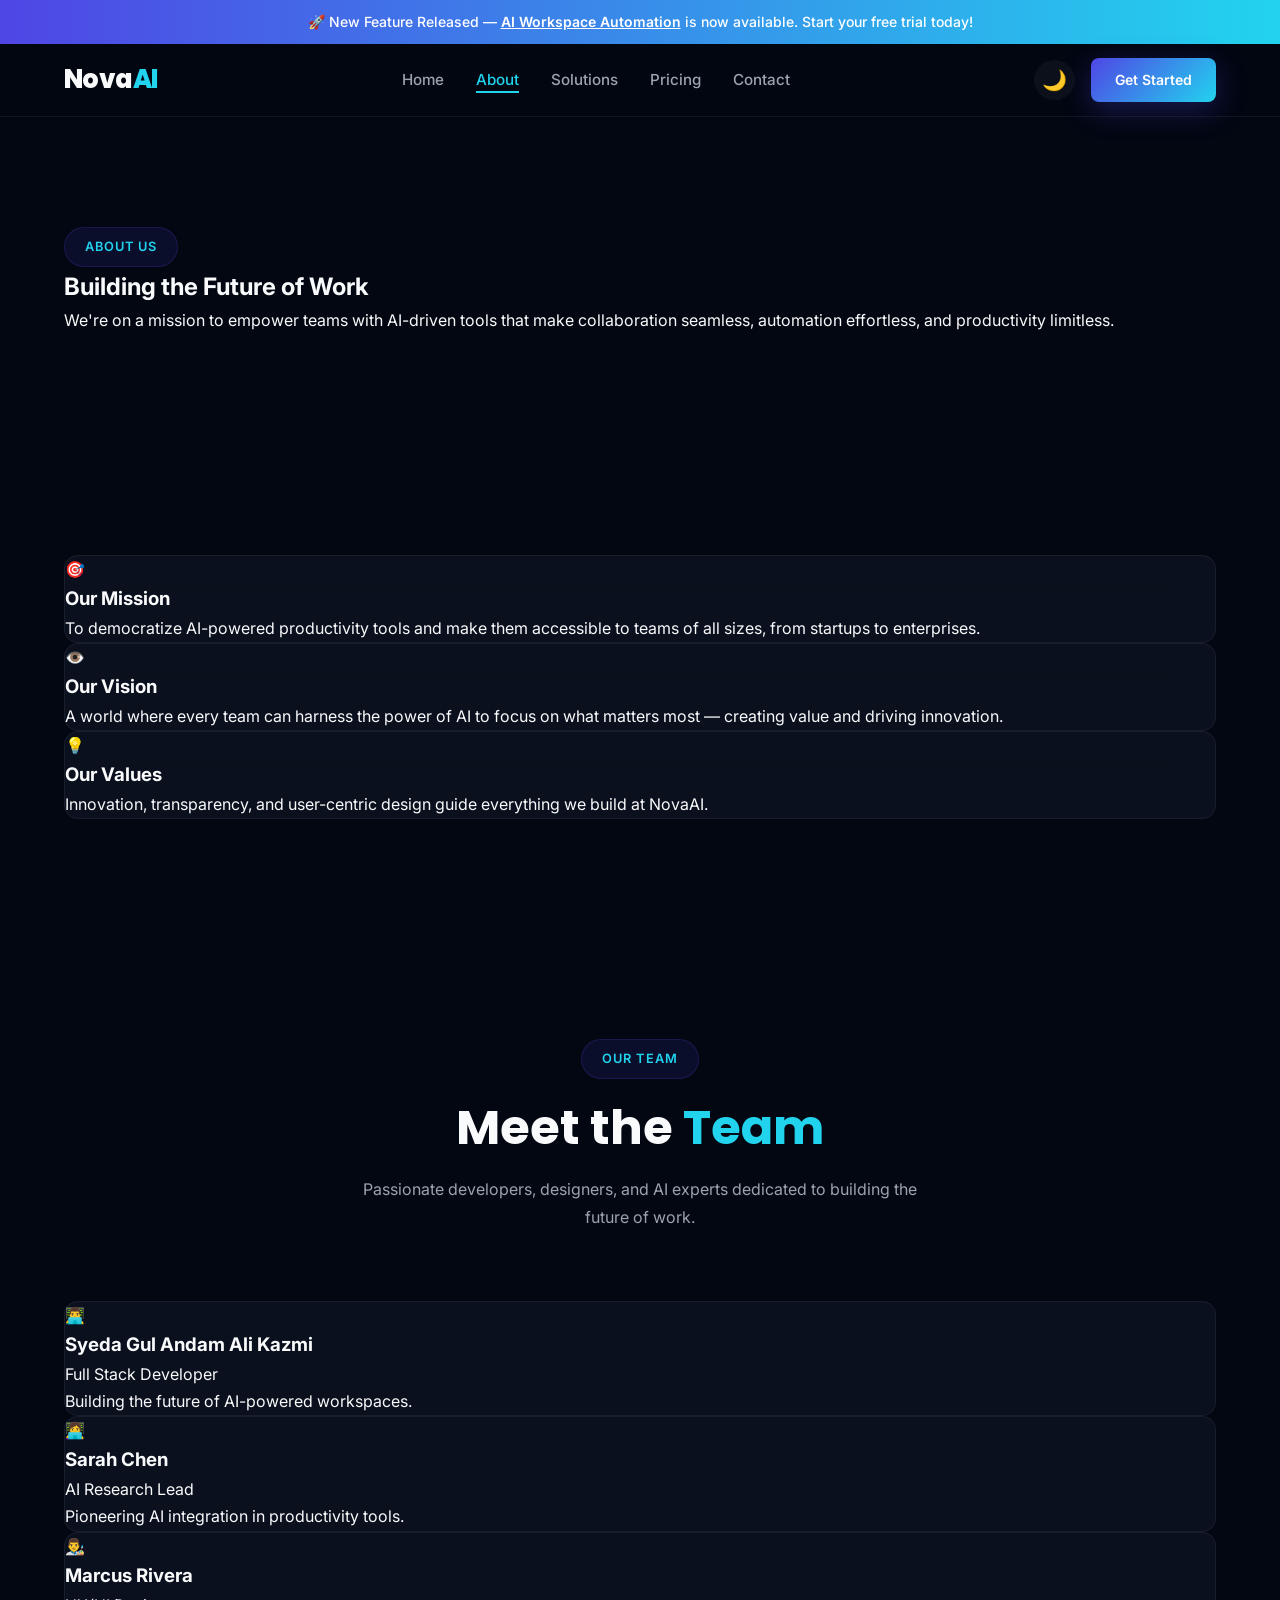
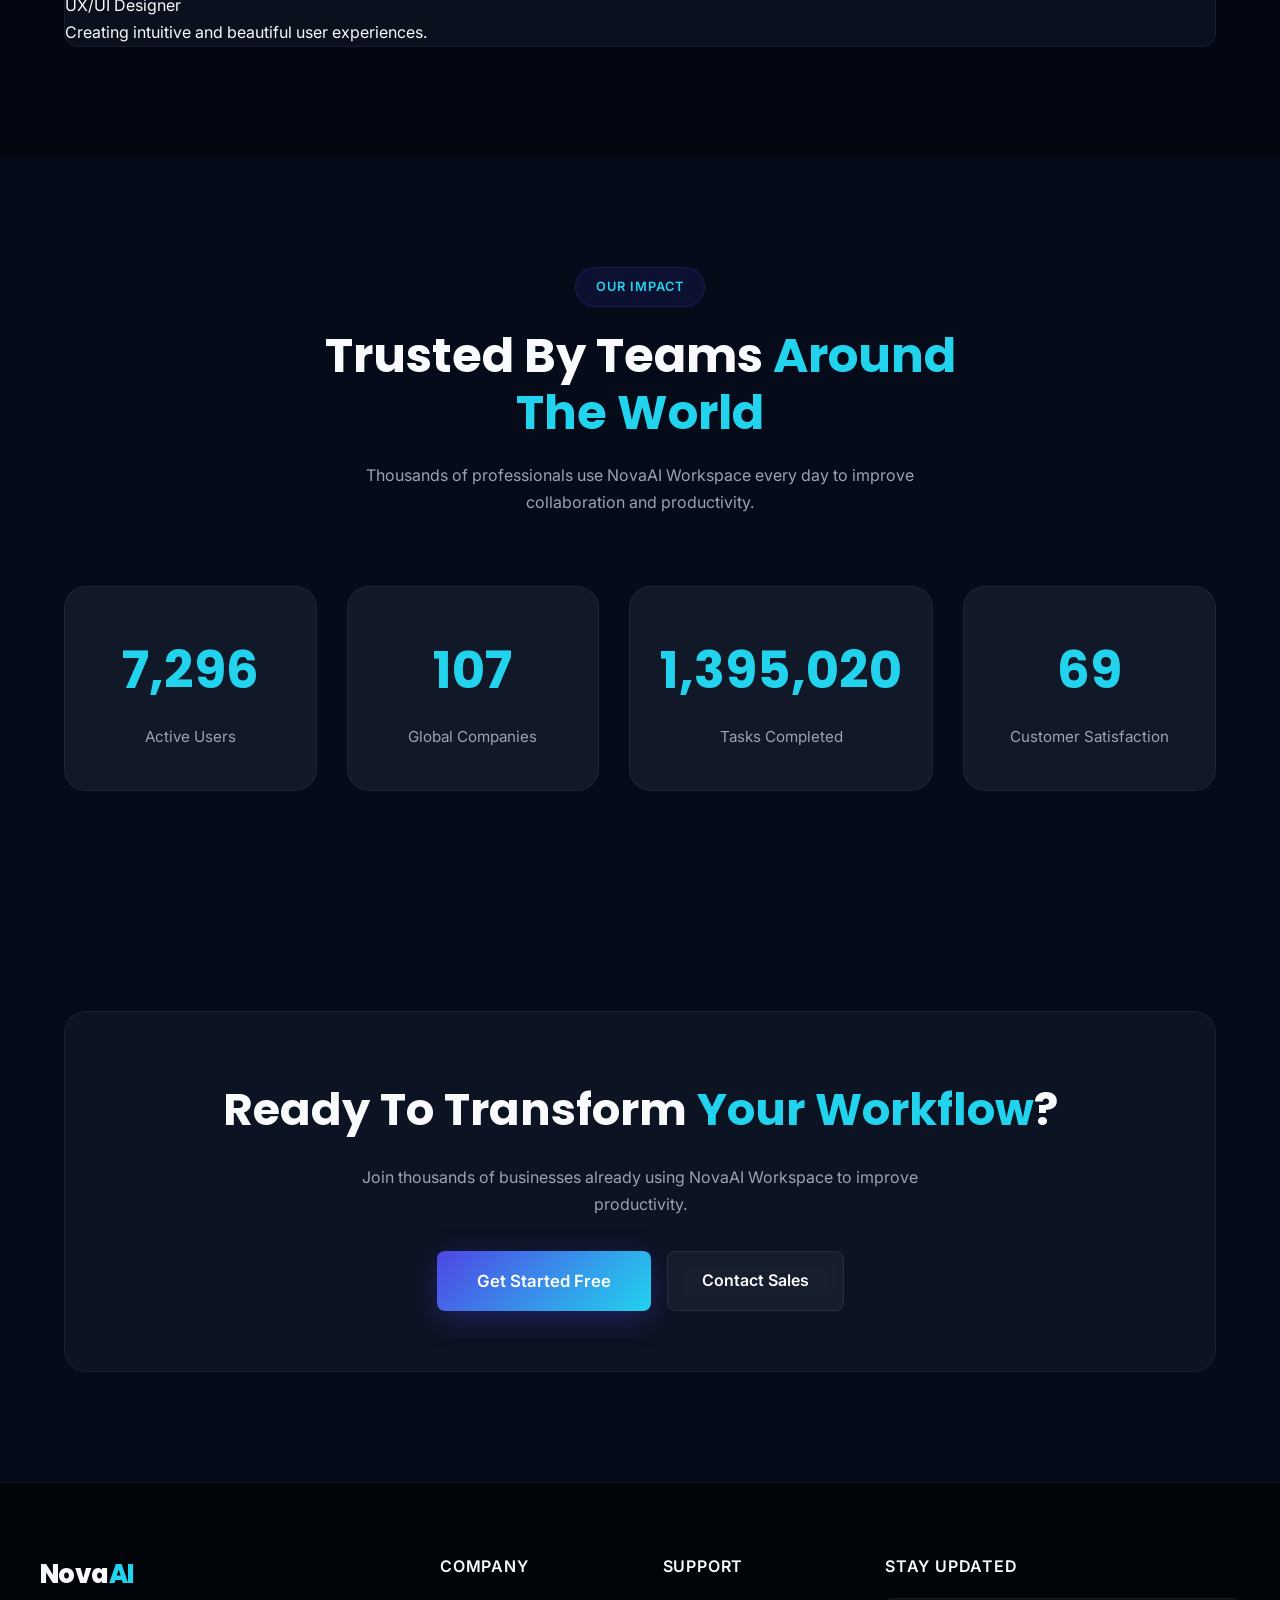
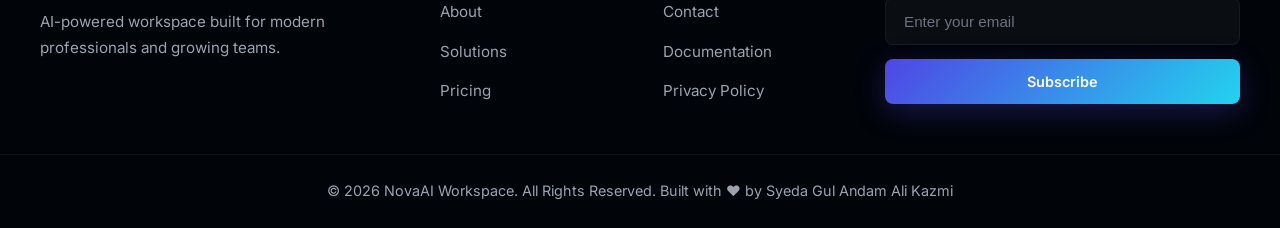
==== about.html @ 780bed85 "feat: complete Project 1 - Responsive Frontend Interface - Add complete index.html with all sections" ====
<!DOCTYPE html>
<html lang="en">

<head>

    <!-- =========================
         Basic Meta
    ========================== -->

    <meta charset="UTF-8">
    <meta http-equiv="X-UA-Compatible" content="IE=edge">
    <meta name="viewport" content="width=device-width, initial-scale=1.0">

    <!-- =========================
         SEO
    ========================== -->

    <title>About Us | NovaAI Workspace</title>

    <meta name="description" content="Learn about NovaAI Workspace - our mission, vision, and the team behind the AI-powered productivity platform.">
    <meta name="keywords" content="About NovaAI, AI Workspace, Team, Mission, Vision">
    <meta name="author" content="Syeda Gul Andam Ali Kazmi">
    <meta name="robots" content="index,follow">

    <link rel="canonical" href="https://github.com/gul310/NovaAI-Workspace/about.html">

    <!-- =========================
         Open Graph
    ========================== -->

    <meta property="og:title" content="About Us | NovaAI Workspace">
    <meta property="og:description" content="Learn about NovaAI Workspace - our mission, vision, and the team behind the AI-powered productivity platform.">
    <meta property="og:type" content="website">
    <meta property="og:image" content="assets/images/og-image.jpg">
    <meta property="og:url" content="https://github.com/gul310/NovaAI-Workspace/about.html">

    <!-- =========================
         Twitter Card
    ========================== -->

    <meta name="twitter:card" content="summary_large_image">
    <meta name="twitter:title" content="About Us | NovaAI Workspace">
    <meta name="twitter:description" content="Learn about NovaAI Workspace - our mission, vision, and the team behind the AI-powered productivity platform.">
    <meta name="twitter:image" content="assets/images/og-image.jpg">

    <!-- =========================
         JSON-LD Schema
    ========================== -->

    <script type="application/ld+json">
        {
            "@context": "https://schema.org",
            "@type": "AboutPage",
            "name": "About NovaAI Workspace",
            "description": "Learn about NovaAI Workspace - our mission, vision, and the team behind the AI-powered productivity platform.",
            "url": "https://github.com/gul310/NovaAI-Workspace/about.html"
        }
    </script>

    <!-- =========================
         Google Fonts
    ========================== -->

    <link rel="preconnect" href="https://fonts.googleapis.com">
    <link rel="preconnect" href="https://fonts.gstatic.com" crossorigin>

    <link href="https://fonts.googleapis.com/css2?family=Inter:wght@300;400;500;600;700;800&family=Poppins:wght@400;500;600;700;800&display=swap" rel="stylesheet">

    <!-- =========================
         Styles
    ========================== -->

    <link rel="stylesheet" href="css/style.css">
    <link rel="stylesheet" href="css/responsive.css">

    <!-- =========================
         Favicon
    ========================== -->

    <link rel="icon" type="image/png" href="assets/favicon/favicon.png">
    <link rel="apple-touch-icon" href="assets/favicon/apple-touch-icon.png">

</head>

<body>

    <!-- =========================
         Skip Link
    ========================== -->

    <a href="#main-content" class="skip-link">Skip to Content</a>

    <!-- =========================
         Announcement Bar
    ========================== -->

    <section class="announcement-bar" role="banner" aria-label="Announcement">
        <div class="container">
            <p>
                🚀 New Feature Released —
                <a href="services.html" class="announcement-link">AI Workspace Automation</a>
                is now available. Start your free trial today!
            </p>
        </div>
    </section>

    <!-- =========================
         Header / Navigation
    ========================== -->

    <header class="header" role="banner">
        <div class="container">
            <nav class="navbar" role="navigation" aria-label="Main Navigation">

                <!-- Logo -->
                <a href="index.html" class="logo" aria-label="NovaAI Workspace Home">
                    Nova<span>AI</span>
                </a>

                <!-- Navigation Menu -->
                <ul class="nav-menu" id="navMenu">
                    <li>
                        <a href="index.html">Home</a>
                    </li>
                    <li>
                        <a href="about.html" class="active">About</a>
                    </li>
                    <li>
                        <a href="services.html">Solutions</a>
                    </li>
                    <li>
                        <a href="pricing.html">Pricing</a>
                    </li>
                    <li>
                        <a href="contact.html">Contact</a>
                    </li>
                </ul>

                <!-- Right Actions -->
                <div class="nav-actions">
                    <button id="theme-toggle" aria-label="Toggle Dark Mode" class="theme-toggle">
                        🌙
                    </button>
                    <a href="contact.html" class="btn-primary btn-small">Get Started</a>
                </div>

                <!-- Mobile Menu Button -->
                <button class="hamburger" id="hamburgerMenu" aria-expanded="false" aria-controls="navMenu" aria-label="Toggle Navigation">
                    <span></span>
                    <span></span>
                    <span></span>
                </button>

            </nav>
        </div>
    </header>

    <!-- =========================
         MAIN CONTENT
    ========================== -->

    <main id="main-content">

        <!-- =========================================
             ABOUT HERO
        ========================================== -->

        <section class="page-hero" aria-labelledby="page-hero-title">
            <div class="container">
                <div class="page-hero-content">
                    <span class="section-badge">ABOUT US</span>
                    <h1 id="page-hero-title">
                        Building the Future of <span>Work</span>
                    </h1>
                    <p>
                        We're on a mission to empower teams with AI-driven
                        tools that make collaboration seamless, automation
                        effortless, and productivity limitless.
                    </p>
                </div>
            </div>
        </section>

        <!-- =========================================
             MISSION & VISION
        ========================================== -->

        <section class="mission-section" aria-labelledby="mission-title">
            <div class="container">

                <div class="mission-grid">

                    <div class="mission-card glass-card">
                        <div class="mission-icon">🎯</div>
                        <h3 id="mission-title">Our Mission</h3>
                        <p>
                            To democratize AI-powered productivity tools
                            and make them accessible to teams of all sizes,
                            from startups to enterprises.
                        </p>
                    </div>

                    <div class="mission-card glass-card">
                        <div class="mission-icon">👁️</div>
                        <h3>Our Vision</h3>
                        <p>
                            A world where every team can harness the power
                            of AI to focus on what matters most — creating
                            value and driving innovation.
                        </p>
                    </div>

                    <div class="mission-card glass-card">
                        <div class="mission-icon">💡</div>
                        <h3>Our Values</h3>
                        <p>
                            Innovation, transparency, and user-centric
                            design guide everything we build at NovaAI.
                        </p>
                    </div>

                </div>

            </div>
        </section>

        <!-- =========================================
             TEAM SECTION
        ========================================== -->

        <section class="team-section" aria-labelledby="team-title">
            <div class="container">

                <div class="section-header">
                    <span class="section-badge">OUR TEAM</span>
                    <h2 id="team-title">
                        Meet the <span>Team</span>
                    </h2>
                    <p>
                        Passionate developers, designers, and AI experts
                        dedicated to building the future of work.
                    </p>
                </div>

                <div class="team-grid">

                    <div class="team-card glass-card">
                        <div class="team-avatar">👨‍💻</div>
                        <h3>Syeda Gul Andam Ali Kazmi</h3>
                        <span class="team-role">Full Stack Developer</span>
                        <p>Building the future of AI-powered workspaces.</p>
                    </div>

                    <div class="team-card glass-card">
                        <div class="team-avatar">👩‍💻</div>
                        <h3>Sarah Chen</h3>
                        <span class="team-role">AI Research Lead</span>
                        <p>Pioneering AI integration in productivity tools.</p>
                    </div>

                    <div class="team-card glass-card">
                        <div class="team-avatar">👨‍🎨</div>
                        <h3>Marcus Rivera</h3>
                        <span class="team-role">UX/UI Designer</span>
                        <p>Creating intuitive and beautiful user experiences.</p>
                    </div>

                </div>

            </div>
        </section>

        <!-- =========================================
             STATISTICS
        ========================================== -->

        <section class="statistics" aria-labelledby="stats-title">
            <div class="container">

                <div class="section-header">
                    <span class="section-badge">OUR IMPACT</span>
                    <h2 id="stats-title">
                        Trusted By Teams <span>Around The World</span>
                    </h2>
                    <p>
                        Thousands of professionals use NovaAI Workspace every
                        day to improve collaboration and productivity.
                    </p>
                </div>

                <div class="stats-grid">

                    <div class="stats-card">
                        <h2 data-count="10000">0</h2>
                        <p>Active Users</p>
                    </div>

                    <div class="stats-card">
                        <h2 data-count="150">0</h2>
                        <p>Global Companies</p>
                    </div>

                    <div class="stats-card">
                        <h2 data-count="2000000">0</h2>
                        <p>Tasks Completed</p>
                    </div>

                    <div class="stats-card">
                        <h2 data-count="99">0</h2>
                        <p>Customer Satisfaction</p>
                    </div>

                </div>

            </div>
        </section>

        <!-- =========================================
             CALL TO ACTION
        ========================================== -->

        <section class="cta" aria-labelledby="cta-title">
            <div class="container">

                <div class="cta-content glass-card">
                    <h2 id="cta-title">
                        Ready To Transform <span>Your Workflow</span>?
                    </h2>
                    <p>
                        Join thousands of businesses already using
                        NovaAI Workspace to improve productivity.
                    </p>
                    <div class="cta-buttons">
                        <a href="pricing.html" class="btn-primary btn-large">
                            Get Started Free
                        </a>
                        <a href="contact.html" class="btn-secondary btn-large">
                            Contact Sales
                        </a>
                    </div>
                </div>

            </div>
        </section>

    </main>

    <!-- =========================================
         FOOTER
    ========================================== -->

    <footer class="footer" role="contentinfo">
        <div class="container footer-grid">

            <!-- Brand -->
            <div class="footer-brand">
                <h3 class="logo">Nova<span>AI</span></h3>
                <p>
                    AI-powered workspace built for modern
                    professionals and growing teams.
                </p>
            </div>

            <!-- Company Links -->
            <div>
                <h4>Company</h4>
                <ul>
                    <li><a href="about.html">About</a></li>
                    <li><a href="services.html">Solutions</a></li>
                    <li><a href="pricing.html">Pricing</a></li>
                </ul>
            </div>

            <!-- Support Links -->
            <div>
                <h4>Support</h4>
                <ul>
                    <li><a href="contact.html">Contact</a></li>
                    <li><a href="#">Documentation</a></li>
                    <li><a href="#">Privacy Policy</a></li>
                </ul>
            </div>

            <!-- Newsletter -->
            <div>
                <h4>Stay Updated</h4>
                <form class="newsletter" id="newsletterForm">
                    <input type="email" placeholder="Enter your email" required aria-label="Email address">
                    <button type="submit" class="btn-primary">Subscribe</button>
                </form>
            </div>

        </div>

        <div class="footer-bottom">
            <div class="container">
                <p>
                    © 2026 NovaAI Workspace. All Rights Reserved.
                    Built with ❤️ by Syeda Gul Andam Ali Kazmi
                </p>
            </div>
        </div>

    </footer>

    <!-- =========================================
         BACK TO TOP BUTTON
    ========================================== -->

    <button id="backToTop" aria-label="Back To Top" class="back-to-top">
        ↑
    </button>

    <!-- =========================================
         JAVASCRIPT
    ========================================== -->

    <script src="js/app.js" defer></script>

</body>

</html>
---- css/style.css ----
/* ==========================================================
   NovaAI Workspace
   Main Stylesheet
   Version : 2.0
   Author  : Syeda Gul Andam Ali Kazmi
   ========================================================== */


/* ==========================================================
   GOOGLE FONTS
========================================================== */

@import url('https://fonts.googleapis.com/css2?family=Inter:wght@300;400;500;600;700;800&family=Poppins:wght@400;500;600;700;800&display=swap');


/* ==========================================================
   CSS VARIABLES
========================================================== */

:root {

    --primary: #4F46E5;
    --primary-light: #818CF8;
    --primary-dark: #4338CA;
    --secondary: #22D3EE;
    --secondary-light: #67E8F9;

    --success: #10B981;
    --warning: #F59E0B;
    --danger: #EF4444;

    --bg-dark: #030712;
    --bg-card: #111827;
    --bg-card-hover: #1F2937;
    --bg-elevated: #1F2937;
    --bg-surface: #050B18;

    --border: #374151;
    --border-light: rgba(255, 255, 255, 0.06);
    --border-medium: rgba(255, 255, 255, 0.08);

    --text: #F9FAFB;
    --text-light: #CBD5E1;
    --text-gray: #9CA3AF;
    --text-muted: #6B7280;

    --white: #ffffff;

    --shadow: 0 10px 30px rgba(0, 0, 0, 0.18);
    --shadow-lg: 0 20px 60px rgba(0, 0, 0, 0.4);
    --shadow-glow: 0 0 60px rgba(79, 70, 229, 0.15);

    --radius-sm: 8px;
    --radius-md: 14px;
    --radius-lg: 22px;
    --radius-xl: 28px;

    --transition: 0.35s cubic-bezier(0.4, 0, 0.2, 1);
    --transition-slow: 0.6s cubic-bezier(0.4, 0, 0.2, 1);

    --glass-bg: rgba(17, 24, 39, 0.6);
    --glass-border: rgba(255, 255, 255, 0.06);
    --glass-blur: blur(20px);
}


/* ==========================================================
   RESET
========================================================== */

* {
    margin: 0;
    padding: 0;
    box-sizing: border-box;
}

html {
    scroll-behavior: smooth;
}

body {
    font-family: 'Inter', -apple-system, BlinkMacSystemFont, sans-serif;
    background: var(--bg-dark);
    color: var(--text);
    line-height: 1.7;
    -webkit-font-smoothing: antialiased;
    -moz-osx-font-smoothing: grayscale;
    overflow-x: hidden;
}

img {
    display: block;
    max-width: 100%;
}

ul {
    list-style: none;
}

a {
    text-decoration: none;
    color: inherit;
    transition: var(--transition);
}

button {
    cursor: pointer;
    font-family: inherit;
    border: none;
    background: none;
}


/* ==========================================================
   GLOBAL
========================================================== */

.container {
    width: min(92%, 1200px);
    margin: 0 auto;
    padding: 0 24px;
}

section {
    padding: 110px 0;
}

.section-header {
    max-width: 700px;
    margin: 0 auto 70px;
    text-align: center;
}

.section-header h2 {
    font-size: clamp(2rem, 4vw, 3rem);
    font-family: 'Poppins', sans-serif;
    margin: 20px 0;
    line-height: 1.2;
}

.section-header h2 span {
    color: var(--secondary);
}

.section-header p {
    color: var(--text-gray);
    max-width: 600px;
    margin: 0 auto;
}

.section-badge {
    display: inline-block;
    padding: 8px 20px;
    border-radius: 100px;
    background: rgba(79, 70, 229, 0.12);
    color: var(--secondary);
    font-size: 0.8rem;
    font-weight: 600;
    text-transform: uppercase;
    letter-spacing: 0.08em;
    border: 1px solid rgba(79, 70, 229, 0.2);
}


/* ==========================================================
   SKIP LINK
========================================================== */

.skip-link {
    position: absolute;
    top: -100px;
    left: 30px;
    background: var(--primary);
    color: #fff;
    padding: 12px 24px;
    border-radius: var(--radius-sm);
    z-index: 9999;
    font-weight: 600;
}

.skip-link:focus {
    top: 20px;
}


/* ==========================================================
   ANNOUNCEMENT BAR
========================================================== */

.announcement-bar {
    background: linear-gradient(90deg, var(--primary), var(--secondary));
    padding: 10px 0;
    text-align: center;
    font-size: 0.875rem;
    font-weight: 500;
    color: #fff;
    position: relative;
    z-index: 100;
}

.announcement-bar .announcement-link {
    color: #fff;
    text-decoration: underline;
    font-weight: 600;
    transition: var(--transition);
}

.announcement-bar .announcement-link:hover {
    opacity: 0.8;
}


/* ==========================================================
   HEADER / NAVIGATION
========================================================== */

.header {
    position: sticky;
    top: 0;
    z-index: 999;
    background: rgba(3, 7, 18, 0.8);
    backdrop-filter: var(--glass-blur);
    -webkit-backdrop-filter: var(--glass-blur);
    border-bottom: 1px solid var(--border-light);
}

.navbar {
    display: flex;
    justify-content: space-between;
    align-items: center;
    min-height: 72px;
    padding: 8px 0;
}

.logo {
    font-size: 1.6rem;
    font-family: 'Poppins', sans-serif;
    font-weight: 800;
    letter-spacing: -0.02em;
}

.logo span {
    color: var(--secondary);
}

.nav-menu {
    display: flex;
    gap: 32px;
    align-items: center;
}

.nav-menu a {
    color: var(--text-gray);
    font-size: 0.95rem;
    font-weight: 500;
    transition: var(--transition);
    position: relative;
}

.nav-menu a:hover,
.nav-menu .active {
    color: var(--text);
}

.nav-menu .active {
    color: var(--secondary);
}

.nav-menu a::after {
    content: '';
    position: absolute;
    bottom: -4px;
    left: 0;
    width: 0;
    height: 2px;
    background: var(--secondary);
    transition: var(--transition);
}

.nav-menu a:hover::after,
.nav-menu .active::after {
    width: 100%;
}

.nav-actions {
    display: flex;
    align-items: center;
    gap: 16px;
}

.theme-toggle {
    font-size: 1.25rem;
    padding: 8px;
    border-radius: 50%;
    color: var(--text-gray);
    transition: var(--transition);
    background: rgba(255, 255, 255, 0.04);
}

.theme-toggle:hover {
    background: var(--bg-card);
    color: var(--text);
}

.btn-small {
    padding: 10px 24px !important;
    font-size: 0.875rem !important;
}

/* ==========================================================
   HAMBURGER
========================================================== */

.hamburger {
    display: none;
    flex-direction: column;
    gap: 5px;
    padding: 6px;
    background: none;
    border: none;
    cursor: pointer;
}

.hamburger span {
    width: 26px;
    height: 2.5px;
    border-radius: 4px;
    background: var(--text);
    transition: var(--transition);
}

.hamburger.active span:nth-child(1) {
    transform: rotate(45deg) translate(5px, 5px);
}

.hamburger.active span:nth-child(2) {
    opacity: 0;
    transform: scaleX(0);
}

.hamburger.active span:nth-child(3) {
    transform: rotate(-45deg) translate(5px, -5px);
}


/* ==========================================================
   BUTTONS
========================================================== */

.btn-primary {
    display: inline-flex;
    align-items: center;
    justify-content: center;
    gap: 8px;
    padding: 14px 34px;
    border-radius: var(--radius-sm);
    background: linear-gradient(135deg, var(--primary), var(--secondary));
    color: #fff;
    font-weight: 600;
    font-size: 1rem;
    transition: var(--transition);
    box-shadow: 0 8px 30px rgba(79, 70, 229, 0.3);
    border: none;
    cursor: pointer;
    text-decoration: none;
}

.btn-primary:hover {
    transform: translateY(-4px);
    box-shadow: 0 16px 45px rgba(79, 70, 229, 0.4);
}

.btn-large {
    padding: 16px 40px;
    font-size: 1.05rem;
}

.btn-secondary {
    display: inline-flex;
    align-items: center;
    justify-content: center;
    padding: 14px 34px;
    border-radius: var(--radius-sm);
    border: 1px solid var(--border-medium);
    background: rgba(255, 255, 255, 0.04);
    backdrop-filter: blur(10px);
    color: var(--text);
    font-weight: 600;
    font-size: 1rem;
    transition: var(--transition);
    cursor: pointer;
    text-decoration: none;
}

.btn-secondary:hover {
    background: rgba(255, 255, 255, 0.08);
    transform: translateY(-4px);
    border-color: var(--secondary);
}


/* ==========================================================
   GLASS CARD
========================================================== */

.glass-card {
    background: var(--glass-bg);
    backdrop-filter: var(--glass-blur);
    -webkit-backdrop-filter: var(--glass-blur);
    border: 1px solid var(--glass-border);
    border-radius: var(--radius-md);
}


/* ==========================================================
   HERO SECTION
========================================================== */

.hero {
    position: relative;
    overflow: hidden;
    min-height: 100vh;
    display: flex;
    align-items: center;
    padding: 60px 0 80px;
}

/* Hero Background Effects */
.hero-background {
    position: absolute;
    inset: 0;
    overflow: hidden;
    pointer-events: none;
    z-index: 0;
}

.blur-circle {
    position: absolute;
    border-radius: 50%;
    filter: blur(100px);
    animation: float 10s ease-in-out infinite;
}

.blur-one {
    width: 500px;
    height: 500px;
    background: var(--primary);
    top: -150px;
    right: -100px;
    opacity: 0.25;
}

.blur-two {
    width: 400px;
    height: 400px;
    background: var(--secondary);
    bottom: -100px;
    left: -80px;
    opacity: 0.2;
}

.blur-three {
    width: 300px;
    height: 300px;
    background: var(--primary-light);
    top: 50%;
    left: 50%;
    transform: translate(-50%, -50%);
    opacity: 0.15;
}

.grid-overlay {
    position: absolute;
    inset: 0;
    background-image:
        linear-gradient(rgba(255, 255, 255, 0.03) 1px, transparent 1px),
        linear-gradient(90deg, rgba(255, 255, 255, 0.03) 1px, transparent 1px);
    background-size: 60px 60px;
    mask-image: radial-gradient(circle, black 40%, transparent 90%);
    -webkit-mask-image: radial-gradient(circle, black 40%, transparent 90%);
}

.hero-container {
    position: relative;
    z-index: 2;
    display: grid;
    grid-template-columns: 1fr 1fr;
    gap: 60px;
    align-items: center;
}

.hero-content {
    display: flex;
    flex-direction: column;
    gap: 24px;
}

.hero-badge {
    display: inline-flex;
    align-items: center;
    gap: 10px;
    padding: 10px 24px;
    border-radius: 100px;
    background: rgba(79, 70, 229, 0.12);
    border: 1px solid rgba(79, 70, 229, 0.2);
    color: var(--secondary);
    font-size: 0.85rem;
    font-weight: 600;
    align-self: flex-start;
    backdrop-filter: var(--glass-blur);
}

.hero-content h1 {
    font-size: clamp(2.5rem, 5vw, 4.2rem);
    font-family: 'Poppins', sans-serif;
    font-weight: 800;
    line-height: 1.1;
    letter-spacing: -0.03em;
}

.hero-content h1 span {
    background: linear-gradient(135deg, var(--primary), var(--secondary));
    -webkit-background-clip: text;
    -webkit-text-fill-color: transparent;
    background-clip: text;
}

.hero-content p {
    color: var(--text-gray);
    font-size: 1.15rem;
    max-width: 500px;
}

.hero-buttons {
    display: flex;
    gap: 16px;
    flex-wrap: wrap;
    margin-top: 8px;
}

/* Hero Statistics */
.hero-stats {
    display: flex;
    gap: 45px;
    margin-top: 16px;
    flex-wrap: wrap;
}

.stat-item h3 {
    font-size: 2rem;
    font-family: 'Poppins', sans-serif;
    color: var(--secondary);
    margin-bottom: 4px;
}

.stat-item p {
    color: var(--text-gray);
    font-size: 0.9rem;
    max-width: 100%;
}

/* Hero Dashboard / Image */
.hero-image {
    display: flex;
    justify-content: center;
    align-items: center;
    position: relative;
}

.dashboard-card {
    width: 100%;
    max-width: 500px;
    background: rgba(17, 24, 39, 0.7);
    backdrop-filter: blur(22px);
    -webkit-backdrop-filter: blur(22px);
    border: 1px solid var(--border-light);
    border-radius: var(--radius-lg);
    padding: 32px;
    box-shadow: var(--shadow-lg);
    transition: var(--transition);
    position: relative;
    overflow: visible;
}

.dashboard-card:hover {
    transform: translateY(-8px);
}

.dashboard-header {
    display: flex;
    justify-content: space-between;
    align-items: center;
    margin-bottom: 24px;
}

.dashboard-title {
    display: flex;
    align-items: center;
    gap: 10px;
    font-size: 1.2rem;
    font-weight: 700;
    font-family: 'Poppins', sans-serif;
}

.dashboard-title .dot {
    display: inline-block;
    width: 10px;
    height: 10px;
    border-radius: 50%;
    background: var(--success);
    animation: pulse-dot 2s ease-in-out infinite;
}

.online-status {
    color: var(--success);
    font-size: 0.85rem;
    font-weight: 500;
}

.dashboard-body {
    display: flex;
    flex-direction: column;
    gap: 14px;
}

.task-card {
    display: flex;
    justify-content: space-between;
    align-items: center;
    padding: 16px 20px;
    background: rgba(255, 255, 255, 0.03);
    border-radius: var(--radius-sm);
    border: 1px solid rgba(255, 255, 255, 0.04);
    transition: var(--transition);
}

.task-card:hover {
    background: rgba(79, 70, 229, 0.12);
    transform: translateX(6px);
}

.task-card span {
    color: var(--text-gray);
    font-size: 0.95rem;
}

.task-card strong {
    color: var(--secondary);
    font-weight: 600;
}

.task-card .active-status {
    color: var(--success);
}

.task-card .running-status {
    color: var(--warning);
}

.task-card .growth {
    color: var(--success);
}

/* Floating Cards */
.floating-card {
    position: absolute;
    padding: 12px 20px;
    border-radius: var(--radius-sm);
    background: rgba(17, 24, 39, 0.85);
    backdrop-filter: blur(16px);
    -webkit-backdrop-filter: blur(16px);
    border: 1px solid var(--border-light);
    font-size: 0.9rem;
    font-weight: 600;
    box-shadow: var(--shadow);
    animation: float 6s ease-in-out infinite;
}

.float-1 {
    top: -20px;
    right: -20px;
    color: var(--success);
}

.float-2 {
    bottom: -20px;
    left: -20px;
    color: var(--secondary);
}


/* ==========================================================
   TRUSTED BRANDS
========================================================== */

.trusted {
    padding: 60px 0;
}

.trusted-title {
    text-align: center;
    color: var(--text-gray);
    margin-bottom: 40px;
    font-size: 0.95rem;
    font-weight: 500;
    letter-spacing: 0.05em;
    text-transform: uppercase;
}

.trusted-grid {
    display: grid;
    grid-template-columns: repeat(5, 1fr);
    gap: 24px;
}

.brand-card {
    padding: 20px 24px;
    text-align: center;
    border-radius: var(--radius-sm);
    background: rgba(255, 255, 255, 0.03);
    border: 1px solid var(--border-light);
    color: var(--text-gray);
    font-weight: 600;
    font-size: 0.9rem;
    letter-spacing: 0.05em;
    transition: var(--transition);
}

.brand-card:hover {
    transform: translateY(-6px);
    background: rgba(255, 255, 255, 0.06);
    border-color: rgba(79, 70, 229, 0.3);
    color: var(--text);
}


/* ==========================================================
   FEATURES
========================================================== */

.features {
    background: var(--bg-surface);
}

.features-grid {
    display: grid;
    grid-template-columns: repeat(3, 1fr);
    gap: 30px;
}

.feature-card {
    background: var(--bg-card);
    border-radius: var(--radius-lg);
    padding: 35px 30px;
    border: 1px solid var(--border-light);
    transition: var(--transition);
}

.feature-card:hover {
    transform: translateY(-12px);
    border-color: rgba(79, 70, 229, 0.4);
    box-shadow: var(--shadow-glow);
}

.feature-icon {
    width: 64px;
    height: 64px;
    display: flex;
    align-items: center;
    justify-content: center;
    border-radius: var(--radius-md);
    font-size: 1.8rem;
    margin-bottom: 20px;
    background: linear-gradient(135deg, rgba(79, 70, 229, 0.2), rgba(34, 211, 238, 0.2));
}

.feature-card h3 {
    font-size: 1.25rem;
    font-family: 'Poppins', sans-serif;
    margin-bottom: 14px;
}

.feature-card p {
    color: var(--text-gray);
    font-size: 0.95rem;
}


/* ==========================================================
   DASHBOARD PREVIEW
========================================================== */

.dashboard-preview {
    background: var(--bg-dark);
}

.dashboard-grid {
    display: grid;
    grid-template-columns: 1fr 1fr;
    gap: 70px;
    align-items: center;
}

.dashboard-content h2 {
    font-size: clamp(2rem, 3.5vw, 3rem);
    margin: 20px 0;
    font-family: 'Poppins', sans-serif;
}

.dashboard-content h2 span {
    color: var(--secondary);
}

.dashboard-content p {
    color: var(--text-gray);
    margin-bottom: 30px;
}

.dashboard-list {
    display: flex;
    flex-direction: column;
    gap: 14px;
    margin-bottom: 35px;
}

.dashboard-list li {
    color: var(--text-gray);
    font-size: 1rem;
    display: flex;
    align-items: center;
    gap: 10px;
}

.dashboard-preview-card {
    background: rgba(17, 24, 39, 0.7);
    backdrop-filter: blur(18px);
    -webkit-backdrop-filter: blur(18px);
    border-radius: var(--radius-lg);
    padding: 32px;
    border: 1px solid var(--border-light);
    box-shadow: var(--shadow);
}

.preview-top {
    margin-bottom: 28px;
}

.preview-top h3 {
    font-size: 1.4rem;
    font-family: 'Poppins', sans-serif;
}

.analytics {
    display: flex;
    flex-direction: column;
    gap: 14px;
}

.analytics-item {
    display: flex;
    justify-content: space-between;
    align-items: center;
    padding: 16px 20px;
    border-radius: var(--radius-sm);
    background: rgba(255, 255, 255, 0.03);
    transition: var(--transition);
}

.analytics-item:hover {
    transform: translateX(8px);
    background: rgba(79, 70, 229, 0.12);
}

.analytics-item span {
    color: var(--text-gray);
}

.analytics-item strong {
    color: var(--secondary);
}


/* ==========================================================
   STATISTICS
========================================================== */

.statistics {
    background: var(--bg-surface);
}

.stats-grid {
    display: grid;
    grid-template-columns: repeat(4, 1fr);
    gap: 30px;
    margin-top: 10px;
}

.stats-card {
    background: var(--bg-card);
    padding: 40px 30px;
    border-radius: var(--radius-lg);
    text-align: center;
    border: 1px solid var(--border-light);
    transition: var(--transition);
}

.stats-card:hover {
    transform: translateY(-10px);
    border-color: rgba(79, 70, 229, 0.3);
    box-shadow: var(--shadow-glow);
}

.stats-card h2 {
    font-size: clamp(2.5rem, 4vw, 3.2rem);
    font-family: 'Poppins', sans-serif;
    color: var(--secondary);
    margin-bottom: 10px;
}

.stats-card p {
    color: var(--text-gray);
    font-size: 0.95rem;
}


/* ==========================================================
   WORKFLOW
========================================================== */

.workflow {
    background: var(--bg-dark);
}

.workflow-grid {
    display: grid;
    grid-template-columns: repeat(3, 1fr);
    gap: 30px;
}

.workflow-card {
    background: var(--bg-card);
    border-radius: var(--radius-lg);
    padding: 40px 30px;
    text-align: center;
    transition: var(--transition);
    border: 1px solid var(--border-light);
}

.workflow-card:hover {
    transform: translateY(-12px);
    border-color: rgba(79, 70, 229, 0.3);
}

.workflow-number {
    width: 70px;
    height: 70px;
    margin: 0 auto 24px;
    display: flex;
    justify-content: center;
    align-items: center;
    border-radius: 50%;
    background: linear-gradient(135deg, var(--primary), var(--secondary));
    font-size: 1.5rem;
    font-weight: 700;
    color: #fff;
}

.workflow-card h3 {
    font-size: 1.3rem;
    font-family: 'Poppins', sans-serif;
    margin-bottom: 14px;
}

.workflow-card p {
    color: var(--text-gray);
    font-size: 0.95rem;
}


/* ==========================================================
   TESTIMONIALS
========================================================== */

.testimonials {
    background: var(--bg-surface);
}

.testimonial-grid {
    display: grid;
    grid-template-columns: repeat(3, 1fr);
    gap: 30px;
}

.testimonial-card {
    background: var(--bg-card);
    padding: 32px 28px;
    border-radius: var(--radius-lg);
    border: 1px solid var(--border-light);
    transition: var(--transition);
}

.testimonial-card:hover {
    transform: translateY(-8px);
    border-color: rgba(79, 70, 229, 0.3);
}

.testimonial-card p {
    color: var(--text-gray);
    margin-bottom: 24px;
    font-size: 1rem;
    line-height: 1.7;
}

.client {
    display: flex;
    flex-direction: column;
}

.client strong {
    font-size: 1.05rem;
    font-weight: 600;
}

.client span {
    color: var(--secondary);
    font-size: 0.9rem;
}


/* ==========================================================
   FAQ
========================================================== */

.faq {
    background: var(--bg-dark);
}

.faq-container {
    max-width: 850px;
    margin: 0 auto;
}

.faq-item {
    background: var(--bg-card);
    border-radius: var(--radius-md);
    margin-bottom: 16px;
    overflow: hidden;
    border: 1px solid var(--border-light);
    transition: var(--transition);
}

.faq-item:hover {
    border-color: rgba(79, 70, 229, 0.3);
}

.faq-question {
    width: 100%;
    display: flex;
    justify-content: space-between;
    align-items: center;
    padding: 22px 28px;
    background: none;
    color: var(--text);
    font-size: 1.05rem;
    font-weight: 600;
    text-align: left;
    cursor: pointer;
    transition: var(--transition);
}

.faq-question:hover {
    color: var(--secondary);
}

.faq-icon {
    font-size: 1.5rem;
    font-weight: 300;
    transition: var(--transition);
    color: var(--text-gray);
}

.faq-item.active .faq-icon {
    transform: rotate(45deg);
    color: var(--secondary);
}

.faq-answer {
    max-height: 0;
    overflow: hidden;
    padding: 0 28px;
    transition: max-height 0.4s ease, padding 0.4s ease;
}

.faq-item.active .faq-answer {
    max-height: 200px;
    padding: 0 28px 24px;
}

.faq-answer p {
    color: var(--text-gray);
    font-size: 0.95rem;
}


/* ==========================================================
   CALL TO ACTION
========================================================== */

.cta {
    text-align: center;
    background: var(--bg-surface);
}

.cta-content {
    padding: 60px 40px;
    border-radius: var(--radius-lg);
    background: rgba(17, 24, 39, 0.7);
    backdrop-filter: var(--glass-blur);
    -webkit-backdrop-filter: var(--glass-blur);
    border: 1px solid var(--border-light);
}

.cta-content h2 {
    font-size: clamp(2rem, 3.5vw, 3rem);
    font-family: 'Poppins', sans-serif;
    margin-bottom: 16px;
}

.cta-content h2 span {
    color: var(--secondary);
}

.cta-content p {
    color: var(--text-gray);
    max-width: 600px;
    margin: 0 auto 32px;
}

.cta-buttons {
    display: flex;
    gap: 16px;
    justify-content: center;
    flex-wrap: wrap;
}


/* ==========================================================
   FOOTER
========================================================== */

.footer {
    background: #010409;
    border-top: 1px solid var(--border-light);
}

.footer-grid {
    display: grid;
    grid-template-columns: 2fr 1fr 1fr 2fr;
    gap: 45px;
    padding: 70px 0 50px;
}

.footer-brand p {
    color: var(--text-gray);
    font-size: 0.95rem;
    margin-top: 12px;
    max-width: 300px;
}

.footer h4 {
    color: var(--text);
    font-size: 1rem;
    font-weight: 600;
    margin-bottom: 18px;
    text-transform: uppercase;
    letter-spacing: 0.05em;
}

.footer ul {
    display: flex;
    flex-direction: column;
    gap: 12px;
}

.footer ul li a {
    color: var(--text-gray);
    font-size: 0.95rem;
    transition: var(--transition);
}

.footer ul li a:hover {
    color: var(--secondary);
    transform: translateX(4px);
    display: inline-block;
}

.newsletter {
    display: flex;
    flex-direction: column;
    gap: 14px;
}

.newsletter input {
    padding: 14px 18px;
    border: 1px solid var(--border-light);
    border-radius: var(--radius-sm);
    background: rgba(255, 255, 255, 0.04);
    color: var(--text);
    font-size: 0.95rem;
    transition: var(--transition);
}

.newsletter input:focus {
    outline: none;
    border-color: var(--primary);
}

.newsletter input::placeholder {
    color: var(--text-muted);
}

.newsletter .btn-primary {
    padding: 14px 24px;
    font-size: 0.9rem;
    width: 100%;
}

.footer-bottom {
    padding: 24px 0;
    text-align: center;
    border-top: 1px solid var(--border-light);
}

.footer-bottom p {
    color: var(--text-gray);
    font-size: 0.9rem;
}


/* ==========================================================
   BACK TO TOP
========================================================== */

#backToTop {
    position: fixed;
    right: 30px;
    bottom: 30px;
    width: 50px;
    height: 50px;
    border-radius: 50%;
    background: linear-gradient(135deg, var(--primary), var(--secondary));
    color: #fff;
    display: flex;
    justify-content: center;
    align-items: center;
    font-size: 1.4rem;
    box-shadow: var(--shadow);
    transition: var(--transition);
    opacity: 0;
    visibility: hidden;
    transform: translateY(20px);
    z-index: 900;
    border: none;
    cursor: pointer;
}

#backToTop.show {
    opacity: 1;
    visibility: visible;
    transform: translateY(0);
}

#backToTop:hover {
    transform: translateY(-4px) scale(1.05);
    box-shadow: 0 12px 40px rgba(79, 70, 229, 0.4);
}


/* ==========================================================
   ANIMATIONS
========================================================== */

@keyframes fadeUp {
    from {
        opacity: 0;
        transform: translateY(40px);
    }
    to {
        opacity: 1;
        transform: translateY(0);
    }
}

@keyframes float {
    0% {
        transform: translateY(0px);
    }
    50% {
        transform: translateY(-20px);
    }
    100% {
        transform: translateY(0px);
    }
}

@keyframes pulse-dot {
    0% {
        opacity: 1;
        transform: scale(1);
    }
    50% {
        opacity: 0.5;
        transform: scale(0.8);
    }
    100% {
        opacity: 1;
        transform: scale(1);
    }
}

/* Fade-up animation on scroll (triggered by JS) */
.animate-fade-up {
    opacity: 0;
    transform: translateY(40px);
    transition: opacity 0.8s ease, transform 0.8s ease;
}

.animate-fade-up.visible {
    opacity: 1;
    transform: translateY(0);
}


/* ==========================================================
   UTILITIES
========================================================== */

.text-center {
    text-align: center;
}

.mt-2 {
    margin-top: 20px;
}

.mt-4 {
    margin-top: 40px;
}

.mb-2 {
    margin-bottom: 20px;
}

.mb-4 {
    margin-bottom: 40px;
}


/* ==========================================================
   SCROLLBAR STYLING
========================================================== */

::-webkit-scrollbar {
    width: 8px;
}

::-webkit-scrollbar-track {
    background: var(--bg-dark);
}

::-webkit-scrollbar-thumb {
    background: var(--primary);
    border-radius: 10px;
}

::-webkit-scrollbar-thumb:hover {
    background: var(--secondary);
}
---- css/responsive.css ----
/* ==========================================================
   NovaAI Workspace
   Responsive Stylesheet
   Version : 2.0
   Author  : Syeda Gul Andam Ali Kazmi
   ========================================================== */


/* ==========================================================
   1400px - Extra Large Screens
========================================================== */

@media (max-width: 1400px) {

    .container {
        width: min(94%, 1200px);
    }

    .hero-container {
        gap: 40px;
    }

    .hero-content h1 {
        font-size: clamp(2.8rem, 4.5vw, 4rem);
    }

    .dashboard-card {
        max-width: 450px;
    }

}


/* ==========================================================
   1200px - Large Screens
========================================================== */

@media (max-width: 1200px) {

    .container {
        width: min(94%, 1100px);
    }

    .hero-container {
        gap: 40px;
    }

    .hero-content h1 {
        font-size: clamp(2.5rem, 4vw, 3.5rem);
    }

    .dashboard-grid {
        gap: 50px;
    }

    .features-grid {
        grid-template-columns: repeat(2, 1fr);
    }

    .stats-grid {
        grid-template-columns: repeat(2, 1fr);
    }

    .testimonial-grid {
        grid-template-columns: repeat(2, 1fr);
    }

    .footer-grid {
        grid-template-columns: repeat(2, 1fr);
        gap: 35px;
    }

    .workflow-grid {
        grid-template-columns: repeat(2, 1fr);
    }

    .trusted-grid {
        gap: 20px;
    }

    .section-header h2 {
        font-size: clamp(2rem, 3.5vw, 2.8rem);
    }

}


/* ==========================================================
   992px - Tablets / Small Laptops
========================================================== */

@media (max-width: 992px) {

    /* General */
    section {
        padding: 80px 0;
    }

    .container {
        width: min(92%, 100%);
        padding: 0 20px;
    }

    /* Hero */
    .hero {
        min-height: auto;
        padding: 40px 0 60px;
    }

    .hero-container {
        grid-template-columns: 1fr;
        text-align: center;
        gap: 50px;
    }

    .hero-content {
        align-items: center;
    }

    .hero-content p {
        margin-left: auto;
        margin-right: auto;
        max-width: 550px;
    }

    .hero-badge {
        align-self: center;
    }

    .hero-buttons {
        justify-content: center;
        flex-wrap: wrap;
    }

    .hero-stats {
        justify-content: center;
        gap: 30px;
    }

    .hero-image {
        max-width: 500px;
        margin: 0 auto;
    }

    .dashboard-card {
        max-width: 100%;
    }

    .floating-card {
        display: none;
    }

    /* Trusted */
    .trusted-grid {
        grid-template-columns: repeat(3, 1fr);
        gap: 16px;
    }

    /* Features */
    .features-grid {
        grid-template-columns: repeat(2, 1fr);
        gap: 24px;
    }

    /* Dashboard Preview */
    .dashboard-grid {
        grid-template-columns: 1fr;
        gap: 40px;
        text-align: center;
    }

    .dashboard-content {
        display: flex;
        flex-direction: column;
        align-items: center;
    }

    .dashboard-content p {
        margin-left: auto;
        margin-right: auto;
        max-width: 550px;
    }

    .dashboard-list {
        align-items: center;
    }

    .dashboard-preview-card {
        max-width: 500px;
        margin: 0 auto;
        width: 100%;
    }

    .analytics-item:hover {
        transform: translateX(0);
    }

    /* Statistics */
    .stats-grid {
        grid-template-columns: repeat(2, 1fr);
        gap: 24px;
    }

    /* Workflow */
    .workflow-grid {
        grid-template-columns: repeat(2, 1fr);
        gap: 24px;
    }

    /* Testimonials */
    .testimonial-grid {
        grid-template-columns: repeat(2, 1fr);
        gap: 24px;
    }

    /* FAQ */
    .faq-container {
        max-width: 100%;
    }

    .faq-question {
        font-size: 1rem;
        padding: 18px 22px;
    }

    .faq-answer {
        padding: 0 22px;
    }

    .faq-item.active .faq-answer {
        padding: 0 22px 20px;
    }

    /* CTA */
    .cta-content {
        padding: 50px 30px;
    }

    .cta-buttons {
        flex-direction: column;
        align-items: center;
    }

    .cta-buttons .btn-primary,
    .cta-buttons .btn-secondary {
        width: 100%;
        max-width: 350px;
    }

    /* Footer */
    .footer-grid {
        grid-template-columns: repeat(2, 1fr);
        gap: 35px;
        padding: 60px 0 40px;
    }

    .footer-brand p {
        max-width: 100%;
    }

    .newsletter {
        width: 100%;
    }

    .newsletter button {
        width: 100%;
    }

    /* Navigation */
    .nav-menu {
        gap: 24px;
    }

    /* Section Headers */
    .section-header {
        margin-bottom: 50px;
    }

    .section-header h2 {
        font-size: clamp(2rem, 3.5vw, 2.6rem);
    }

}


/* ==========================================================
   768px - Tablets / Large Phones
========================================================== */

@media (max-width: 768px) {

    /* General */
    section {
        padding: 60px 0;
    }

    .container {
        padding: 0 16px;
    }

    /* Navigation */
    .hamburger {
        display: flex;
    }

    .nav-menu {
        position: fixed;
        top: 72px;
        left: -100%;
        width: 100%;
        height: calc(100vh - 72px);
        background: var(--bg-dark);
        flex-direction: column;
        justify-content: flex-start;
        align-items: center;
        gap: 30px;
        padding-top: 50px;
        transition: left 0.4s cubic-bezier(0.4, 0, 0.2, 1);
        border-top: 1px solid var(--border-light);
        z-index: 998;
        overflow-y: auto;
    }

    .nav-menu.active {
        left: 0;
    }

    .nav-menu a {
        font-size: 1.2rem;
    }

    .nav-actions .btn-primary {
        display: none;
    }

    /* Hero */
    .hero {
        padding: 30px 0 50px;
    }

    .hero-content h1 {
        font-size: clamp(2rem, 6vw, 3rem);
    }

    .hero-content p {
        font-size: 1rem;
        max-width: 100%;
    }

    .hero-badge {
        font-size: 0.75rem;
        padding: 8px 18px;
    }

    .hero-buttons {
        flex-direction: column;
        align-items: center;
        width: 100%;
        gap: 12px;
    }

    .hero-buttons .btn-primary,
    .hero-buttons .btn-secondary {
        width: 100%;
        max-width: 320px;
        justify-content: center;
    }

    .hero-stats {
        gap: 24px;
        flex-wrap: wrap;
        justify-content: center;
    }

    .stat-item h3 {
        font-size: 1.6rem;
    }

    .stat-item p {
        font-size: 0.85rem;
    }

    .dashboard-card {
        padding: 24px;
    }

    .dashboard-header {
        flex-direction: column;
        align-items: flex-start;
        gap: 8px;
    }

    .task-card {
        flex-direction: column;
        align-items: flex-start;
        gap: 6px;
        padding: 14px 16px;
    }

    .task-card:hover {
        transform: translateX(0);
    }

    /* Trusted */
    .trusted {
        padding: 40px 0;
    }

    .trusted-grid {
        grid-template-columns: repeat(2, 1fr);
        gap: 14px;
    }

    .brand-card {
        padding: 16px;
        font-size: 0.8rem;
    }

    /* Features */
    .features-grid {
        grid-template-columns: 1fr;
        gap: 20px;
    }

    .feature-card {
        padding: 28px 24px;
    }

    .feature-card:hover {
        transform: translateY(-6px);
    }

    .feature-icon {
        width: 56px;
        height: 56px;
        font-size: 1.5rem;
    }

    /* Dashboard Preview */
    .dashboard-grid {
        gap: 30px;
    }

    .dashboard-content h2 {
        font-size: clamp(1.8rem, 5vw, 2.5rem);
    }

    .dashboard-content p {
        font-size: 1rem;
    }

    .dashboard-list li {
        font-size: 0.95rem;
    }

    .dashboard-preview-card {
        padding: 24px;
    }

    .analytics-item {
        padding: 14px 16px;
    }

    .analytics-item:hover {
        transform: translateX(0);
    }

    /* Statistics */
    .stats-grid {
        grid-template-columns: 1fr 1fr;
        gap: 16px;
    }

    .stats-card {
        padding: 28px 20px;
    }

    .stats-card h2 {
        font-size: clamp(2rem, 5vw, 2.5rem);
    }

    /* Workflow */
    .workflow-grid {
        grid-template-columns: 1fr;
        gap: 20px;
    }

    .workflow-card {
        padding: 30px 24px;
    }

    .workflow-number {
        width: 60px;
        height: 60px;
        font-size: 1.3rem;
    }

    /* Testimonials */
    .testimonial-grid {
        grid-template-columns: 1fr;
        gap: 20px;
    }

    .testimonial-card {
        padding: 24px 20px;
    }

    /* FAQ */
    .faq-item {
        border-radius: var(--radius-sm);
    }

    .faq-question {
        font-size: 0.95rem;
        padding: 16px 18px;
    }

    .faq-answer {
        padding: 0 18px;
    }

    .faq-item.active .faq-answer {
        padding: 0 18px 18px;
    }

    .faq-answer p {
        font-size: 0.9rem;
    }

    /* CTA */
    .cta-content {
        padding: 40px 24px;
        border-radius: var(--radius-md);
    }

    .cta-content h2 {
        font-size: clamp(1.8rem, 5vw, 2.5rem);
    }

    .cta-content p {
        font-size: 1rem;
    }

    .cta-buttons .btn-primary,
    .cta-buttons .btn-secondary {
        max-width: 100%;
        padding: 14px 24px;
    }

    /* Footer */
    .footer-grid {
        grid-template-columns: 1fr;
        gap: 30px;
        padding: 50px 0 30px;
        text-align: center;
    }

    .footer-brand {
        text-align: center;
    }

    .footer-brand p {
        margin: 12px auto 0;
        max-width: 300px;
    }

    .footer ul {
        align-items: center;
    }

    .footer ul li a:hover {
        transform: translateX(0);
    }

    .newsletter {
        max-width: 400px;
        margin: 0 auto;
    }

    .newsletter input {
        width: 100%;
    }

    .newsletter .btn-primary {
        width: 100%;
        justify-content: center;
    }

    .footer-bottom p {
        font-size: 0.85rem;
    }

    /* Back to Top */
    #backToTop {
        width: 48px;
        height: 48px;
        right: 20px;
        bottom: 20px;
        font-size: 1.2rem;
    }

    /* Section Headers */
    .section-header {
        margin-bottom: 40px;
    }

    .section-header h2 {
        font-size: clamp(1.8rem, 5vw, 2.3rem);
        margin: 14px 0;
    }

    .section-header p {
        font-size: 1rem;
    }

    .section-badge {
        font-size: 0.7rem;
        padding: 6px 16px;
    }

    /* Buttons */
    .btn-primary {
        padding: 12px 28px;
        font-size: 0.95rem;
    }

    .btn-secondary {
        padding: 12px 28px;
        font-size: 0.95rem;
    }

    .btn-large {
        padding: 14px 32px;
        font-size: 1rem;
    }

    /* Announcement Bar */
    .announcement-bar {
        font-size: 0.75rem;
        padding: 8px 0;
    }

    /* Skip Link */
    .skip-link:focus {
        top: 10px;
        left: 10px;
        padding: 10px 16px;
        font-size: 0.9rem;
    }

}


/* ==========================================================
   576px - Small Phones
========================================================== */

@media (max-width: 576px) {

    /* General */
    section {
        padding: 50px 0;
    }

    .container {
        padding: 0 14px;
    }

    /* Hero */
    .hero {
        padding: 20px 0 40px;
        min-height: auto;
    }

    .hero-content h1 {
        font-size: clamp(1.8rem, 5vw, 2.5rem);
    }

    .hero-content p {
        font-size: 0.95rem;
    }

    .hero-buttons .btn-primary,
    .hero-buttons .btn-secondary {
        max-width: 100%;
        width: 100%;
    }

    .hero-stats {
        gap: 16px;
        flex-wrap: wrap;
    }

    .stat-item {
        flex: 1 1 calc(50% - 8px);
        min-width: 80px;
    }

    .stat-item h3 {
        font-size: 1.4rem;
    }

    .stat-item p {
        font-size: 0.8rem;
    }

    .dashboard-card {
        padding: 18px;
        border-radius: var(--radius-md);
    }

    .dashboard-title {
        font-size: 1.1rem;
    }

    .online-status {
        font-size: 0.75rem;
    }

    .task-card {
        padding: 12px 14px;
    }

    .task-card span {
        font-size: 0.85rem;
    }

    .task-card strong {
        font-size: 0.85rem;
    }

    /* Trusted */
    .trusted {
        padding: 30px 0;
    }

    .trusted-title {
        font-size: 0.8rem;
        margin-bottom: 24px;
    }

    .trusted-grid {
        grid-template-columns: repeat(2, 1fr);
        gap: 12px;
    }

    .brand-card {
        padding: 14px;
        font-size: 0.75rem;
        border-radius: var(--radius-sm);
    }

    /* Features */
    .features-grid {
        gap: 16px;
    }

    .feature-card {
        padding: 24px 20px;
        border-radius: var(--radius-md);
    }

    .feature-card h3 {
        font-size: 1.1rem;
    }

    .feature-card p {
        font-size: 0.9rem;
    }

    .feature-icon {
        width: 50px;
        height: 50px;
        font-size: 1.3rem;
        border-radius: var(--radius-sm);
    }

    /* Dashboard Preview */
    .dashboard-grid {
        gap: 24px;
    }

    .dashboard-content h2 {
        font-size: clamp(1.6rem, 4.5vw, 2rem);
    }

    .dashboard-content p {
        font-size: 0.95rem;
    }

    .dashboard-list {
        gap: 10px;
    }

    .dashboard-list li {
        font-size: 0.9rem;
    }

    .dashboard-preview-card {
        padding: 20px;
        border-radius: var(--radius-md);
    }

    .preview-top h3 {
        font-size: 1.2rem;
    }

    .analytics-item {
        padding: 12px 14px;
    }

    .analytics-item span {
        font-size: 0.9rem;
    }

    .analytics-item strong {
        font-size: 0.9rem;
    }

    /* Statistics */
    .stats-grid {
        grid-template-columns: 1fr 1fr;
        gap: 14px;
    }

    .stats-card {
        padding: 24px 16px;
        border-radius: var(--radius-md);
    }

    .stats-card h2 {
        font-size: clamp(1.6rem, 4.5vw, 2rem);
    }

    .stats-card p {
        font-size: 0.85rem;
    }

    /* Workflow */
    .workflow-grid {
        gap: 16px;
    }

    .workflow-card {
        padding: 24px 20px;
        border-radius: var(--radius-md);
    }

    .workflow-card h3 {
        font-size: 1.1rem;
    }

    .workflow-card p {
        font-size: 0.9rem;
    }

    .workflow-number {
        width: 54px;
        height: 54px;
        font-size: 1.1rem;
    }

    /* Testimonials */
    .testimonial-grid {
        gap: 16px;
    }

    .testimonial-card {
        padding: 20px 18px;
        border-radius: var(--radius-md);
    }

    .testimonial-card p {
        font-size: 0.95rem;
        margin-bottom: 18px;
    }

    .client strong {
        font-size: 1rem;
    }

    .client span {
        font-size: 0.85rem;
    }

    /* FAQ */
    .faq-question {
        font-size: 0.9rem;
        padding: 14px 16px;
    }

    .faq-answer {
        padding: 0 16px;
    }

    .faq-item.active .faq-answer {
        padding: 0 16px 16px;
    }

    .faq-answer p {
        font-size: 0.85rem;
    }

    .faq-icon {
        font-size: 1.3rem;
    }

    /* CTA */
    .cta-content {
        padding: 32px 20px;
        border-radius: var(--radius-md);
    }

    .cta-content h2 {
        font-size: clamp(1.5rem, 4.5vw, 2rem);
    }

    .cta-content p {
        font-size: 0.95rem;
        margin-bottom: 24px;
    }

    .cta-buttons {
        gap: 12px;
    }

    .cta-buttons .btn-primary,
    .cta-buttons .btn-secondary {
        padding: 12px 20px;
        font-size: 0.9rem;
    }

    /* Footer */
    .footer-grid {
        padding: 40px 0 24px;
        gap: 24px;
    }

    .footer h4 {
        font-size: 0.9rem;
    }

    .footer ul li a {
        font-size: 0.85rem;
    }

    .footer-brand p {
        font-size: 0.85rem;
    }

    .newsletter input {
        padding: 12px 16px;
        font-size: 0.9rem;
    }

    .newsletter .btn-primary {
        padding: 12px 20px;
        font-size: 0.85rem;
    }

    .footer-bottom {
        padding: 16px 0;
    }

    .footer-bottom p {
        font-size: 0.75rem;
    }

    /* Back to Top */
    #backToTop {
        width: 44px;
        height: 44px;
        right: 16px;
        bottom: 16px;
        font-size: 1.1rem;
    }

    /* Section Headers */
    .section-header {
        margin-bottom: 32px;
    }

    .section-header h2 {
        font-size: clamp(1.5rem, 4.5vw, 2rem);
        margin: 10px 0;
    }

    .section-header p {
        font-size: 0.9rem;
    }

    .section-badge {
        font-size: 0.65rem;
        padding: 4px 14px;
    }

    /* Buttons */
    .btn-primary {
        padding: 10px 24px;
        font-size: 0.9rem;
        border-radius: var(--radius-sm);
    }

    .btn-secondary {
        padding: 10px 24px;
        font-size: 0.9rem;
        border-radius: var(--radius-sm);
    }

    .btn-large {
        padding: 12px 28px;
        font-size: 0.95rem;
    }

    /* Logo */
    .logo {
        font-size: 1.4rem;
    }

    /* Announcement Bar */
    .announcement-bar {
        font-size: 0.7rem;
        padding: 6px 0;
    }

    /* Skip Link */
    .skip-link:focus {
        padding: 8px 14px;
        font-size: 0.8rem;
    }

}


/* ==========================================================
   480px - Extra Small Phones
========================================================== */

@media (max-width: 480px) {

    /* General */
    section {
        padding: 40px 0;
    }

    .container {
        padding: 0 12px;
    }

    /* Hero */
    .hero-content h1 {
        font-size: clamp(1.5rem, 4.5vw, 2.1rem);
    }

    .hero-content p {
        font-size: 0.9rem;
    }

    .hero-badge {
        font-size: 0.7rem;
        padding: 6px 14px;
    }

    .hero-stats {
        gap: 12px;
    }

    .stat-item {
        flex: 1 1 calc(50% - 6px);
    }

    .stat-item h3 {
        font-size: 1.2rem;
    }

    .stat-item p {
        font-size: 0.75rem;
    }

    .dashboard-card {
        padding: 16px;
    }

    .dashboard-title {
        font-size: 1rem;
    }

    .task-card {
        padding: 10px 12px;
    }

    .task-card span {
        font-size: 0.8rem;
    }

    .task-card strong {
        font-size: 0.8rem;
    }

    /* Trusted */
    .trusted-grid {
        grid-template-columns: repeat(2, 1fr);
        gap: 10px;
    }

    .brand-card {
        padding: 12px;
        font-size: 0.7rem;
    }

    /* Features */
    .feature-card {
        padding: 20px 16px;
    }

    .feature-icon {
        width: 44px;
        height: 44px;
        font-size: 1.1rem;
    }

    .feature-card h3 {
        font-size: 1rem;
    }

    .feature-card p {
        font-size: 0.85rem;
    }

    /* Dashboard Preview */
    .dashboard-content h2 {
        font-size: clamp(1.4rem, 4vw, 1.8rem);
    }

    .dashboard-content p {
        font-size: 0.9rem;
    }

    .dashboard-list li {
        font-size: 0.85rem;
    }

    .dashboard-preview-card {
        padding: 16px;
    }

    .preview-top h3 {
        font-size: 1.1rem;
    }

    .analytics-item {
        padding: 10px 12px;
    }

    .analytics-item span {
        font-size: 0.85rem;
    }

    .analytics-item strong {
        font-size: 0.85rem;
    }

    /* Statistics */
    .stats-grid {
        gap: 12px;
    }

    .stats-card {
        padding: 20px 14px;
    }

    .stats-card h2 {
        font-size: clamp(1.4rem, 4vw, 1.8rem);
    }

    .stats-card p {
        font-size: 0.8rem;
    }

    /* Workflow */
    .workflow-card {
        padding: 20px 16px;
    }

    .workflow-number {
        width: 48px;
        height: 48px;
        font-size: 1rem;
    }

    .workflow-card h3 {
        font-size: 1rem;
    }

    .workflow-card p {
        font-size: 0.85rem;
    }

    /* Testimonials */
    .testimonial-card {
        padding: 18px 16px;
    }

    .testimonial-card p {
        font-size: 0.9rem;
        margin-bottom: 14px;
    }

    /* FAQ */
    .faq-question {
        font-size: 0.85rem;
        padding: 12px 14px;
    }

    .faq-answer {
        padding: 0 14px;
    }

    .faq-item.active .faq-answer {
        padding: 0 14px 14px;
    }

    .faq-answer p {
        font-size: 0.8rem;
    }

    .faq-icon {
        font-size: 1.1rem;
    }

    /* CTA */
    .cta-content {
        padding: 28px 16px;
    }

    .cta-content h2 {
        font-size: clamp(1.3rem, 4vw, 1.7rem);
    }

    .cta-content p {
        font-size: 0.9rem;
    }

    .cta-buttons .btn-primary,
    .cta-buttons .btn-secondary {
        padding: 10px 16px;
        font-size: 0.85rem;
    }

    /* Footer */
    .footer-grid {
        padding: 32px 0 20px;
        gap: 20px;
    }

    .footer h4 {
        font-size: 0.85rem;
        margin-bottom: 12px;
    }

    .footer ul {
        gap: 8px;
    }

    .footer ul li a {
        font-size: 0.8rem;
    }

    .footer-brand p {
        font-size: 0.8rem;
    }

    .newsletter input {
        padding: 10px 14px;
        font-size: 0.85rem;
    }

    .newsletter .btn-primary {
        padding: 10px 16px;
        font-size: 0.8rem;
    }

    .footer-bottom p {
        font-size: 0.7rem;
    }

    /* Back to Top */
    #backToTop {
        width: 40px;
        height: 40px;
        right: 12px;
        bottom: 12px;
        font-size: 1rem;
    }

    /* Section Headers */
    .section-header {
        margin-bottom: 28px;
    }

    .section-header h2 {
        font-size: clamp(1.3rem, 4vw, 1.7rem);
        margin: 8px 0;
    }

    .section-header p {
        font-size: 0.85rem;
    }

    .section-badge {
        font-size: 0.6rem;
        padding: 4px 12px;
    }

    /* Buttons */
    .btn-primary {
        padding: 8px 20px;
        font-size: 0.85rem;
    }

    .btn-secondary {
        padding: 8px 20px;
        font-size: 0.85rem;
    }

    .btn-large {
        padding: 10px 24px;
        font-size: 0.9rem;
    }

    /* Logo */
    .logo {
        font-size: 1.3rem;
    }

    /* Announcement Bar */
    .announcement-bar {
        font-size: 0.65rem;
        padding: 4px 0;
    }

}


/* ==========================================================
   360px - Very Small Phones
========================================================== */

@media (max-width: 360px) {

    /* General */
    .container {
        padding: 0 10px;
        width: 98%;
    }

    /* Hero */
    .hero-content h1 {
        font-size: clamp(1.2rem, 4vw, 1.8rem);
    }

    .hero-content p {
        font-size: 0.85rem;
    }

    .hero-badge {
        font-size: 0.6rem;
        padding: 4px 12px;
    }

    .hero-buttons .btn-primary,
    .hero-buttons .btn-secondary {
        padding: 10px 16px;
        font-size: 0.85rem;
        max-width: 100%;
    }

    .stat-item h3 {
        font-size: 1.1rem;
    }

    .stat-item p {
        font-size: 0.7rem;
    }

    .dashboard-card {
        padding: 14px;
        border-radius: var(--radius-sm);
    }

    .dashboard-title {
        font-size: 0.9rem;
    }

    .task-card {
        padding: 8px 10px;
    }

    .task-card span {
        font-size: 0.75rem;
    }

    .task-card strong {
        font-size: 0.75rem;
    }

    /* Trusted */
    .trusted-grid {
        grid-template-columns: repeat(2, 1fr);
        gap: 8px;
    }

    .brand-card {
        padding: 10px;
        font-size: 0.65rem;
        border-radius: var(--radius-sm);
    }

    /* Features */
    .feature-card {
        padding: 18px 14px;
    }

    .feature-icon {
        width: 40px;
        height: 40px;
        font-size: 1rem;
        margin-bottom: 14px;
    }

    .feature-card h3 {
        font-size: 0.95rem;
        margin-bottom: 10px;
    }

    .feature-card p {
        font-size: 0.8rem;
    }

    /* Dashboard Preview */
    .dashboard-content h2 {
        font-size: clamp(1.2rem, 3.5vw, 1.5rem);
    }

    .dashboard-content p {
        font-size: 0.85rem;
    }

    .dashboard-list li {
        font-size: 0.8rem;
    }

    .dashboard-preview-card {
        padding: 14px;
    }

    .preview-top h3 {
        font-size: 1rem;
    }

    .analytics-item {
        padding: 8px 10px;
    }

    .analytics-item span {
        font-size: 0.8rem;
    }

    .analytics-item strong {
        font-size: 0.8rem;
    }

    /* Statistics */
    .stats-grid {
        gap: 10px;
    }

    .stats-card {
        padding: 16px 12px;
    }

    .stats-card h2 {
        font-size: clamp(1.2rem, 3.5vw, 1.5rem);
    }

    .stats-card p {
        font-size: 0.75rem;
    }

    /* Workflow */
    .workflow-card {
        padding: 18px 14px;
    }

    .workflow-number {
        width: 42px;
        height: 42px;
        font-size: 0.9rem;
        margin-bottom: 16px;
    }

    .workflow-card h3 {
        font-size: 0.95rem;
        margin-bottom: 10px;
    }

    .workflow-card p {
        font-size: 0.8rem;
    }

    /* Testimonials */
    .testimonial-card {
        padding: 16px 14px;
    }

    .testimonial-card p {
        font-size: 0.85rem;
        margin-bottom: 12px;
    }

    .client strong {
        font-size: 0.95rem;
    }

    .client span {
        font-size: 0.8rem;
    }

    /* FAQ */
    .faq-question {
        font-size: 0.8rem;
        padding: 10px 12px;
    }

    .faq-answer {
        padding: 0 12px;
    }

    .faq-item.active .faq-answer {
        padding: 0 12px 12px;
    }

    .faq-answer p {
        font-size: 0.75rem;
    }

    .faq-icon {
        font-size: 1rem;
    }

    /* CTA */
    .cta-content {
        padding: 24px 14px;
    }

    .cta-content h2 {
        font-size: clamp(1.1rem, 3.5vw, 1.4rem);
    }

    .cta-content p {
        font-size: 0.85rem;
        margin-bottom: 18px;
    }

    .cta-buttons .btn-primary,
    .cta-buttons .btn-secondary {
        padding: 8px 14px;
        font-size: 0.8rem;
    }

    /* Footer */
    .footer-grid {
        padding: 24px 0 16px;
        gap: 16px;
    }

    .footer-brand p {
        font-size: 0.75rem;
    }

    .footer h4 {
        font-size: 0.8rem;
        margin-bottom: 10px;
    }

    .footer ul li a {
        font-size: 0.75rem;
    }

    .newsletter input {
        padding: 8px 12px;
        font-size: 0.8rem;
    }

    .newsletter .btn-primary {
        padding: 8px 14px;
        font-size: 0.75rem;
    }

    .footer-bottom p {
        font-size: 0.65rem;
    }

    /* Back to Top */
    #backToTop {
        width: 36px;
        height: 36px;
        right: 10px;
        bottom: 10px;
        font-size: 0.9rem;
    }

    /* Section Headers */
    .section-header {
        margin-bottom: 24px;
    }

    .section-header h2 {
        font-size: clamp(1.1rem, 3.5vw, 1.4rem);
        margin: 6px 0;
    }

    .section-header p {
        font-size: 0.8rem;
    }

    .section-badge {
        font-size: 0.55rem;
        padding: 3px 10px;
    }

    /* Buttons */
    .btn-primary {
        padding: 8px 16px;
        font-size: 0.8rem;
    }

    .btn-secondary {
        padding: 8px 16px;
        font-size: 0.8rem;
    }

    .btn-large {
        padding: 8px 18px;
        font-size: 0.85rem;
    }

    /* Logo */
    .logo {
        font-size: 1.2rem;
    }

    /* Announcement Bar */
    .announcement-bar {
        font-size: 0.6rem;
        padding: 4px 0;
    }

}
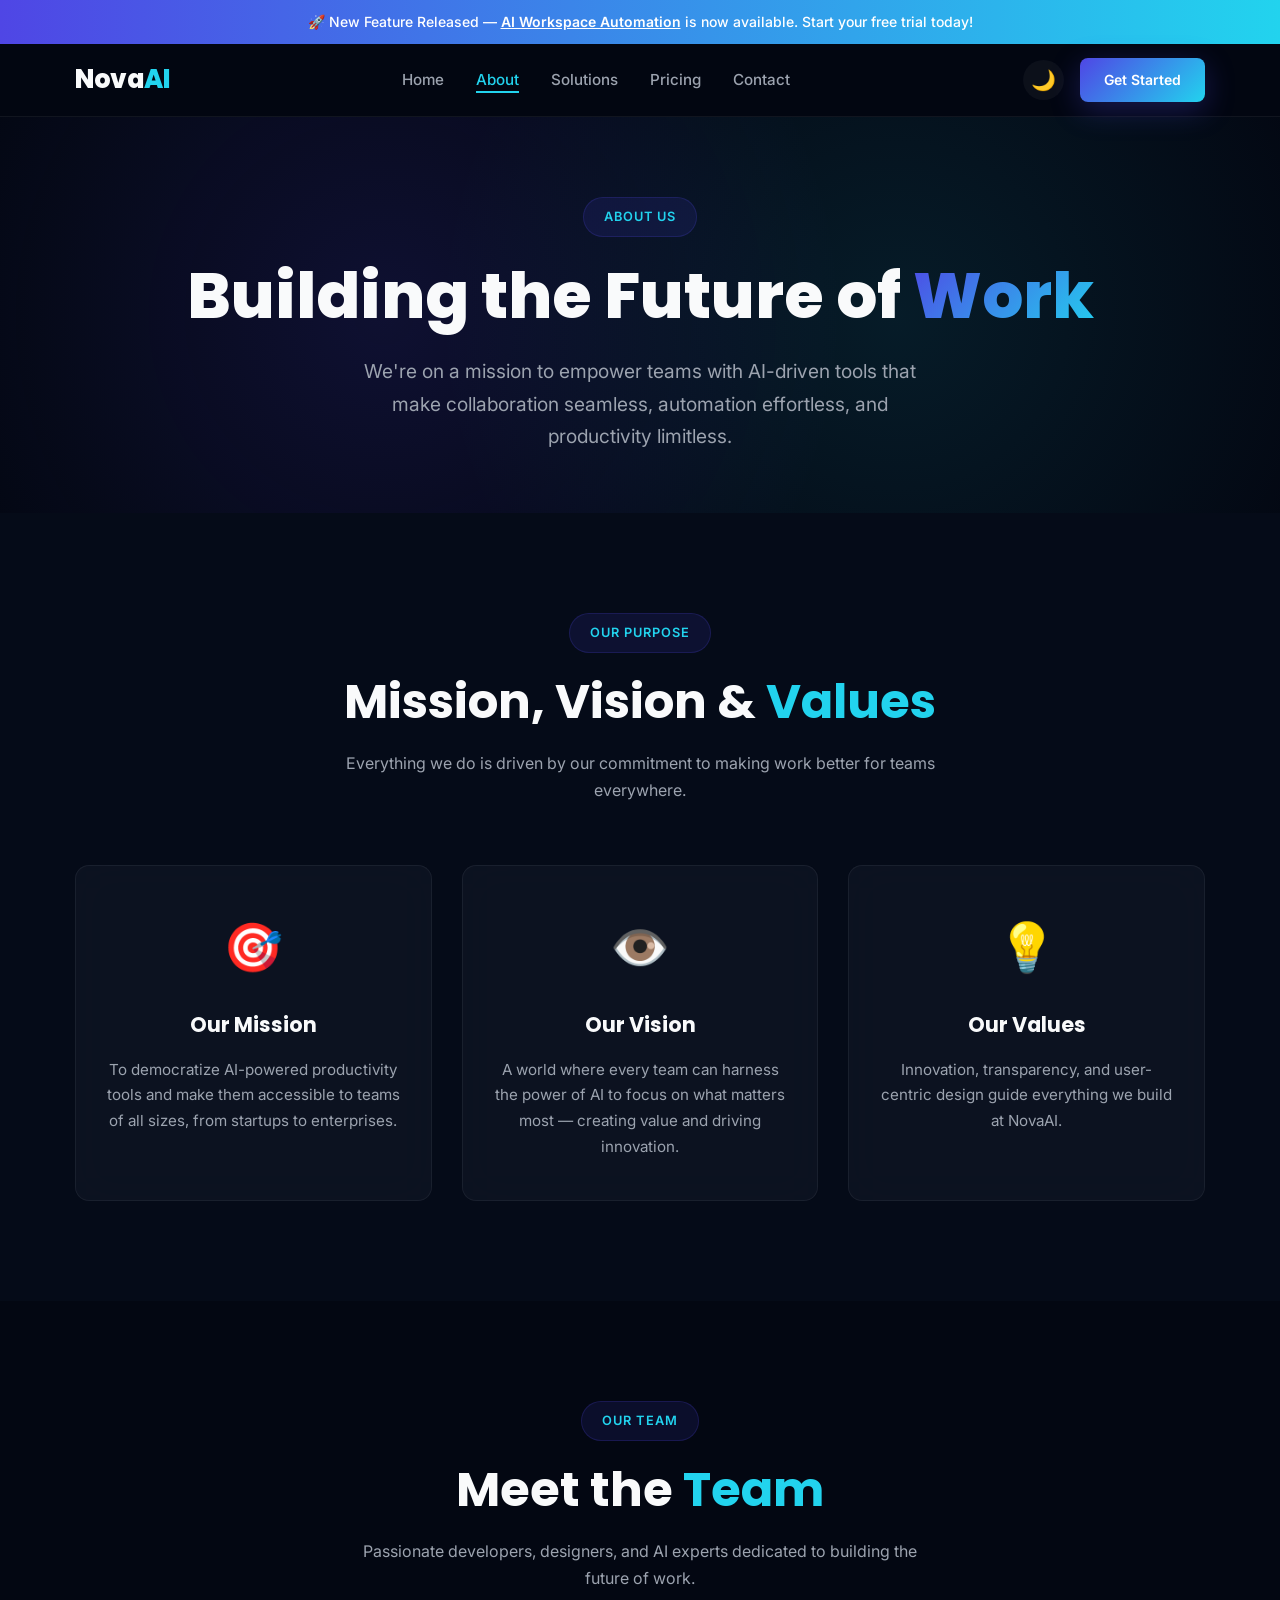
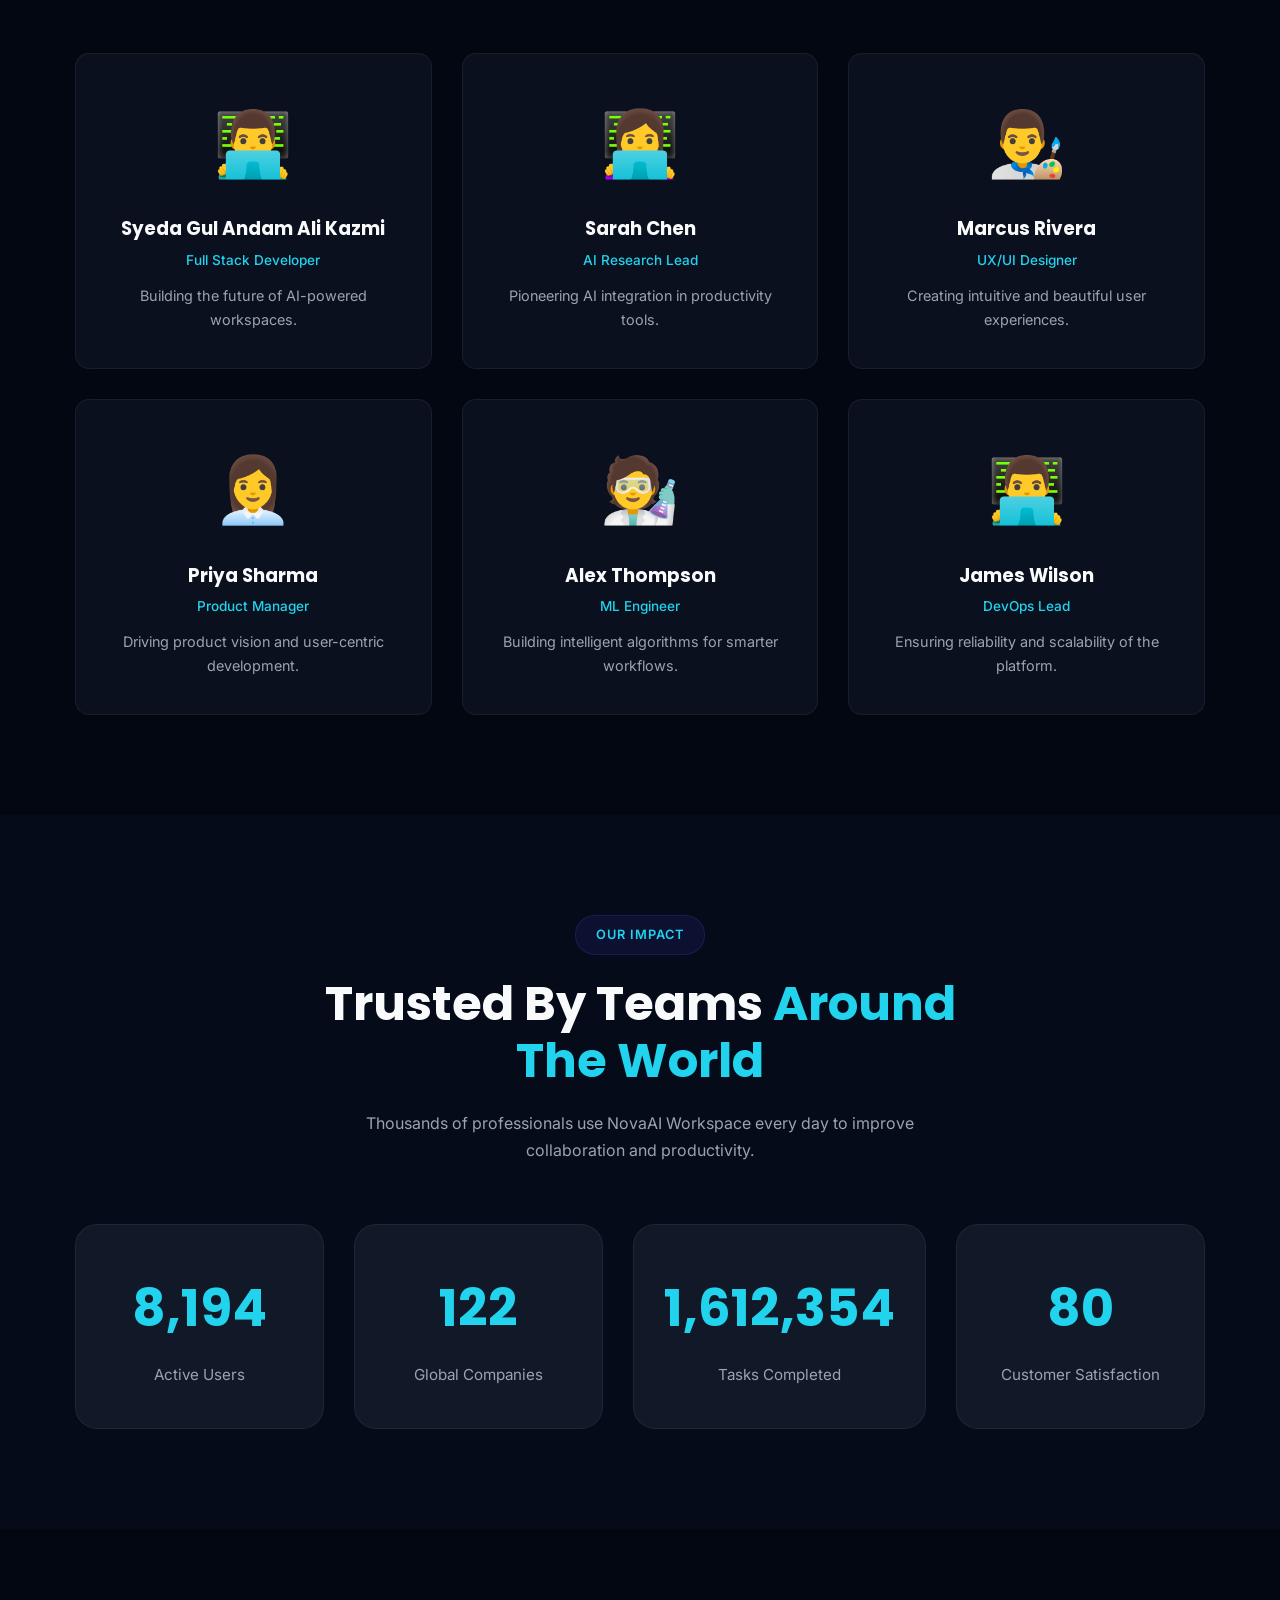
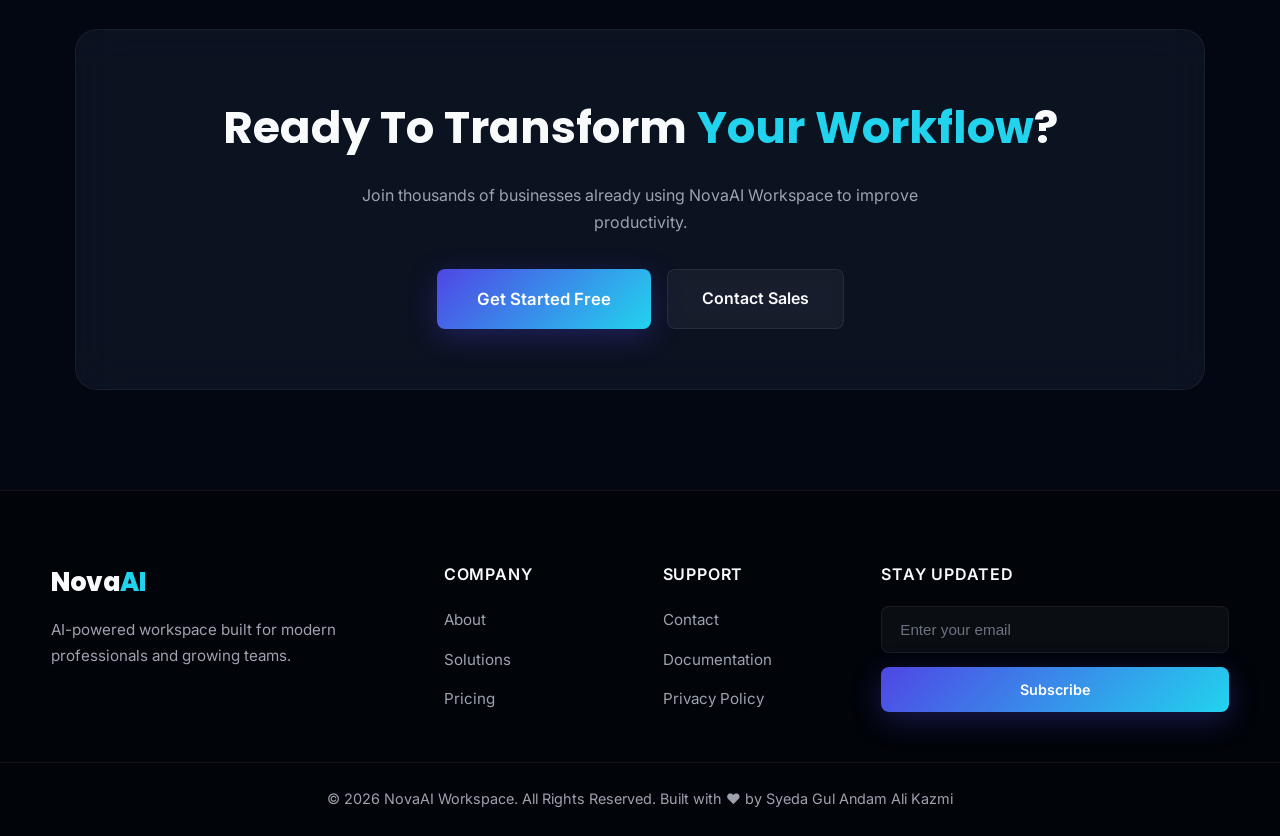
==== commit 6a3bf6f6: "fix: update about.html with complete styles and fixes" ====
--- a/about.html
+++ b/about.html
@@ -44,20 +44,6 @@
     <meta name="twitter:image" content="assets/images/og-image.jpg">
 
     <!-- =========================
-         JSON-LD Schema
-    ========================== -->
-
-    <script type="application/ld+json">
-        {
-            "@context": "https://schema.org",
-            "@type": "AboutPage",
-            "name": "About NovaAI Workspace",
-            "description": "Learn about NovaAI Workspace - our mission, vision, and the team behind the AI-powered productivity platform.",
-            "url": "https://github.com/gul310/NovaAI-Workspace/about.html"
-        }
-    </script>
-
-    <!-- =========================
          Google Fonts
     ========================== -->
 
@@ -65,13 +51,6 @@
     <link rel="preconnect" href="https://fonts.gstatic.com" crossorigin>
 
     <link href="https://fonts.googleapis.com/css2?family=Inter:wght@300;400;500;600;700;800&family=Poppins:wght@400;500;600;700;800&display=swap" rel="stylesheet">
-
-    <!-- =========================
-         Styles
-    ========================== -->
-
-    <link rel="stylesheet" href="css/style.css">
-    <link rel="stylesheet" href="css/responsive.css">
 
     <!-- =========================
          Favicon
@@ -79,6 +58,973 @@
 
     <link rel="icon" type="image/png" href="assets/favicon/favicon.png">
     <link rel="apple-touch-icon" href="assets/favicon/apple-touch-icon.png">
+
+    <!-- =========================
+         ALL STYLES INCLUDED
+    ========================== -->
+
+    <style>
+        /* ==========================================================
+           CSS VARIABLES
+        ========================================================== */
+
+        :root {
+            --primary: #4F46E5;
+            --primary-light: #818CF8;
+            --primary-dark: #4338CA;
+            --secondary: #22D3EE;
+            --secondary-light: #67E8F9;
+
+            --success: #10B981;
+            --warning: #F59E0B;
+            --danger: #EF4444;
+
+            --bg-dark: #030712;
+            --bg-card: #111827;
+            --bg-card-hover: #1F2937;
+            --bg-elevated: #1F2937;
+            --bg-surface: #050B18;
+
+            --border: #374151;
+            --border-light: rgba(255, 255, 255, 0.06);
+            --border-medium: rgba(255, 255, 255, 0.08);
+
+            --text: #F9FAFB;
+            --text-light: #CBD5E1;
+            --text-gray: #9CA3AF;
+            --text-muted: #6B7280;
+
+            --white: #ffffff;
+
+            --shadow: 0 10px 30px rgba(0, 0, 0, 0.18);
+            --shadow-lg: 0 20px 60px rgba(0, 0, 0, 0.4);
+            --shadow-glow: 0 0 60px rgba(79, 70, 229, 0.15);
+
+            --radius-sm: 8px;
+            --radius-md: 14px;
+            --radius-lg: 22px;
+            --radius-xl: 28px;
+
+            --transition: 0.35s cubic-bezier(0.4, 0, 0.2, 1);
+            --transition-slow: 0.6s cubic-bezier(0.4, 0, 0.2, 1);
+
+            --glass-bg: rgba(17, 24, 39, 0.6);
+            --glass-border: rgba(255, 255, 255, 0.06);
+            --glass-blur: blur(20px);
+        }
+
+        /* ==========================================================
+           RESET
+        ========================================================== */
+
+        * {
+            margin: 0;
+            padding: 0;
+            box-sizing: border-box;
+        }
+
+        html {
+            scroll-behavior: smooth;
+        }
+
+        body {
+            font-family: 'Inter', -apple-system, BlinkMacSystemFont, sans-serif;
+            background: var(--bg-dark);
+            color: var(--text);
+            line-height: 1.7;
+            -webkit-font-smoothing: antialiased;
+            -moz-osx-font-smoothing: grayscale;
+            overflow-x: hidden;
+        }
+
+        img {
+            display: block;
+            max-width: 100%;
+        }
+
+        ul {
+            list-style: none;
+        }
+
+        a {
+            text-decoration: none;
+            color: inherit;
+            transition: var(--transition);
+        }
+
+        button {
+            cursor: pointer;
+            font-family: inherit;
+            border: none;
+            background: none;
+        }
+
+        /* ==========================================================
+           GLOBAL
+        ========================================================== */
+
+        .container {
+            width: min(92%, 1200px);
+            margin: 0 auto;
+            padding: 0 24px;
+        }
+
+        section {
+            padding: 100px 0;
+        }
+
+        .section-header {
+            max-width: 700px;
+            margin: 0 auto 60px;
+            text-align: center;
+        }
+
+        .section-header h2 {
+            font-size: clamp(2rem, 4vw, 3rem);
+            font-family: 'Poppins', sans-serif;
+            margin: 20px 0;
+            line-height: 1.2;
+        }
+
+        .section-header h2 span {
+            color: var(--secondary);
+        }
+
+        .section-header p {
+            color: var(--text-gray);
+            max-width: 600px;
+            margin: 0 auto;
+        }
+
+        .section-badge {
+            display: inline-block;
+            padding: 8px 20px;
+            border-radius: 100px;
+            background: rgba(79, 70, 229, 0.12);
+            color: var(--secondary);
+            font-size: 0.8rem;
+            font-weight: 600;
+            text-transform: uppercase;
+            letter-spacing: 0.08em;
+            border: 1px solid rgba(79, 70, 229, 0.2);
+        }
+
+        /* ==========================================================
+           GLASS CARD
+        ========================================================== */
+
+        .glass-card {
+            background: var(--glass-bg);
+            backdrop-filter: var(--glass-blur);
+            -webkit-backdrop-filter: var(--glass-blur);
+            border: 1px solid var(--glass-border);
+            border-radius: var(--radius-md);
+        }
+
+        /* ==========================================================
+           SKIP LINK
+        ========================================================== */
+
+        .skip-link {
+            position: absolute;
+            top: -100px;
+            left: 30px;
+            background: var(--primary);
+            color: #fff;
+            padding: 12px 24px;
+            border-radius: var(--radius-sm);
+            z-index: 9999;
+            font-weight: 600;
+        }
+
+        .skip-link:focus {
+            top: 20px;
+        }
+
+        /* ==========================================================
+           ANNOUNCEMENT BAR
+        ========================================================== */
+
+        .announcement-bar {
+            background: linear-gradient(90deg, var(--primary), var(--secondary));
+            padding: 10px 0;
+            text-align: center;
+            font-size: 0.875rem;
+            font-weight: 500;
+            color: #fff;
+            position: relative;
+            z-index: 100;
+        }
+
+        .announcement-bar .announcement-link {
+            color: #fff;
+            text-decoration: underline;
+            font-weight: 600;
+            transition: var(--transition);
+        }
+
+        .announcement-bar .announcement-link:hover {
+            opacity: 0.8;
+        }
+
+        /* ==========================================================
+           HEADER / NAVIGATION
+        ========================================================== */
+
+        .header {
+            position: sticky;
+            top: 0;
+            z-index: 999;
+            background: rgba(3, 7, 18, 0.8);
+            backdrop-filter: var(--glass-blur);
+            -webkit-backdrop-filter: var(--glass-blur);
+            border-bottom: 1px solid var(--border-light);
+        }
+
+        .navbar {
+            display: flex;
+            justify-content: space-between;
+            align-items: center;
+            min-height: 72px;
+            padding: 8px 0;
+        }
+
+        .logo {
+            font-size: 1.6rem;
+            font-family: 'Poppins', sans-serif;
+            font-weight: 800;
+            letter-spacing: -0.02em;
+        }
+
+        .logo span {
+            color: var(--secondary);
+        }
+
+        .nav-menu {
+            display: flex;
+            gap: 32px;
+            align-items: center;
+        }
+
+        .nav-menu a {
+            color: var(--text-gray);
+            font-size: 0.95rem;
+            font-weight: 500;
+            transition: var(--transition);
+            position: relative;
+        }
+
+        .nav-menu a:hover,
+        .nav-menu .active {
+            color: var(--text);
+        }
+
+        .nav-menu .active {
+            color: var(--secondary);
+        }
+
+        .nav-menu a::after {
+            content: '';
+            position: absolute;
+            bottom: -4px;
+            left: 0;
+            width: 0;
+            height: 2px;
+            background: var(--secondary);
+            transition: var(--transition);
+        }
+
+        .nav-menu a:hover::after,
+        .nav-menu .active::after {
+            width: 100%;
+        }
+
+        .nav-actions {
+            display: flex;
+            align-items: center;
+            gap: 16px;
+        }
+
+        .theme-toggle {
+            font-size: 1.25rem;
+            padding: 8px;
+            border-radius: 50%;
+            color: var(--text-gray);
+            transition: var(--transition);
+            background: rgba(255, 255, 255, 0.04);
+        }
+
+        .theme-toggle:hover {
+            background: var(--bg-card);
+            color: var(--text);
+        }
+
+        .btn-small {
+            padding: 10px 24px !important;
+            font-size: 0.875rem !important;
+        }
+
+        /* ==========================================================
+           BUTTONS
+        ========================================================== */
+
+        .btn-primary {
+            display: inline-flex;
+            align-items: center;
+            justify-content: center;
+            gap: 8px;
+            padding: 14px 34px;
+            border-radius: var(--radius-sm);
+            background: linear-gradient(135deg, var(--primary), var(--secondary));
+            color: #fff;
+            font-weight: 600;
+            font-size: 1rem;
+            transition: var(--transition);
+            box-shadow: 0 8px 30px rgba(79, 70, 229, 0.3);
+            border: none;
+            cursor: pointer;
+            text-decoration: none;
+        }
+
+        .btn-primary:hover {
+            transform: translateY(-4px);
+            box-shadow: 0 16px 45px rgba(79, 70, 229, 0.4);
+        }
+
+        .btn-large {
+            padding: 16px 40px;
+            font-size: 1.05rem;
+        }
+
+        .btn-secondary {
+            display: inline-flex;
+            align-items: center;
+            justify-content: center;
+            padding: 14px 34px;
+            border-radius: var(--radius-sm);
+            border: 1px solid var(--border-medium);
+            background: rgba(255, 255, 255, 0.04);
+            backdrop-filter: blur(10px);
+            color: var(--text);
+            font-weight: 600;
+            font-size: 1rem;
+            transition: var(--transition);
+            cursor: pointer;
+            text-decoration: none;
+        }
+
+        .btn-secondary:hover {
+            background: rgba(255, 255, 255, 0.08);
+            transform: translateY(-4px);
+            border-color: var(--secondary);
+        }
+
+        /* ==========================================================
+           HAMBURGER
+        ========================================================== */
+
+        .hamburger {
+            display: none;
+            flex-direction: column;
+            gap: 5px;
+            padding: 6px;
+            background: none;
+            border: none;
+            cursor: pointer;
+        }
+
+        .hamburger span {
+            width: 26px;
+            height: 2.5px;
+            border-radius: 4px;
+            background: var(--text);
+            transition: var(--transition);
+        }
+
+        .hamburger.active span:nth-child(1) {
+            transform: rotate(45deg) translate(5px, 5px);
+        }
+
+        .hamburger.active span:nth-child(2) {
+            opacity: 0;
+            transform: scaleX(0);
+        }
+
+        .hamburger.active span:nth-child(3) {
+            transform: rotate(-45deg) translate(5px, -5px);
+        }
+
+        /* ==========================================================
+           PAGE HERO (About Page)
+        ========================================================== */
+
+        .page-hero {
+            padding: 80px 0 60px;
+            text-align: center;
+            position: relative;
+            overflow: hidden;
+        }
+
+        .page-hero::before {
+            content: '';
+            position: absolute;
+            inset: 0;
+            background:
+                radial-gradient(circle at 30% 50%, rgba(79, 70, 229, 0.15), transparent 50%),
+                radial-gradient(circle at 70% 50%, rgba(34, 211, 238, 0.1), transparent 50%);
+            z-index: 0;
+        }
+
+        .page-hero-content {
+            position: relative;
+            z-index: 1;
+        }
+
+        .page-hero-content h1 {
+            font-size: clamp(2.5rem, 5vw, 4rem);
+            font-family: 'Poppins', sans-serif;
+            font-weight: 800;
+            margin: 24px 0;
+            line-height: 1.1;
+        }
+
+        .page-hero-content h1 span {
+            background: linear-gradient(135deg, var(--primary), var(--secondary));
+            -webkit-background-clip: text;
+            -webkit-text-fill-color: transparent;
+            background-clip: text;
+        }
+
+        .page-hero-content p {
+            color: var(--text-gray);
+            font-size: 1.2rem;
+            max-width: 600px;
+            margin: 0 auto;
+        }
+
+        /* ==========================================================
+           MISSION SECTION
+        ========================================================== */
+
+        .mission-section {
+            background: var(--bg-surface);
+        }
+
+        .mission-grid {
+            display: grid;
+            grid-template-columns: repeat(3, 1fr);
+            gap: 30px;
+        }
+
+        .mission-card {
+            padding: 40px 30px;
+            text-align: center;
+            transition: var(--transition);
+        }
+
+        .mission-card:hover {
+            transform: translateY(-8px);
+            border-color: rgba(79, 70, 229, 0.3);
+        }
+
+        .mission-icon {
+            font-size: 3rem;
+            margin-bottom: 20px;
+            display: block;
+        }
+
+        .mission-card h3 {
+            font-size: 1.3rem;
+            font-family: 'Poppins', sans-serif;
+            margin-bottom: 14px;
+        }
+
+        .mission-card p {
+            color: var(--text-gray);
+            font-size: 0.95rem;
+        }
+
+        /* ==========================================================
+           TEAM SECTION
+        ========================================================== */
+
+        .team-section {
+            background: var(--bg-dark);
+        }
+
+        .team-grid {
+            display: grid;
+            grid-template-columns: repeat(3, 1fr);
+            gap: 30px;
+        }
+
+        .team-card {
+            padding: 35px 28px;
+            text-align: center;
+            transition: var(--transition);
+        }
+
+        .team-card:hover {
+            transform: translateY(-8px);
+            border-color: rgba(79, 70, 229, 0.3);
+        }
+
+        .team-avatar {
+            font-size: 4rem;
+            margin-bottom: 16px;
+            display: block;
+        }
+
+        .team-card h3 {
+            font-size: 1.15rem;
+            font-family: 'Poppins', sans-serif;
+            margin-bottom: 4px;
+        }
+
+        .team-role {
+            color: var(--secondary);
+            font-size: 0.85rem;
+            font-weight: 500;
+            display: block;
+            margin-bottom: 12px;
+        }
+
+        .team-card p {
+            color: var(--text-gray);
+            font-size: 0.9rem;
+        }
+
+        /* ==========================================================
+           STATISTICS
+        ========================================================== */
+
+        .statistics {
+            background: var(--bg-surface);
+        }
+
+        .stats-grid {
+            display: grid;
+            grid-template-columns: repeat(4, 1fr);
+            gap: 30px;
+            margin-top: 10px;
+        }
+
+        .stats-card {
+            background: var(--bg-card);
+            padding: 40px 30px;
+            border-radius: var(--radius-lg);
+            text-align: center;
+            border: 1px solid var(--border-light);
+            transition: var(--transition);
+        }
+
+        .stats-card:hover {
+            transform: translateY(-10px);
+            border-color: rgba(79, 70, 229, 0.3);
+            box-shadow: var(--shadow-glow);
+        }
+
+        .stats-card h2 {
+            font-size: clamp(2.5rem, 4vw, 3.2rem);
+            font-family: 'Poppins', sans-serif;
+            color: var(--secondary);
+            margin-bottom: 10px;
+        }
+
+        .stats-card p {
+            color: var(--text-gray);
+            font-size: 0.95rem;
+        }
+
+        /* ==========================================================
+           CTA
+        ========================================================== */
+
+        .cta {
+            text-align: center;
+            background: var(--bg-dark);
+        }
+
+        .cta-content {
+            padding: 60px 40px;
+            border-radius: var(--radius-lg);
+            background: rgba(17, 24, 39, 0.7);
+            backdrop-filter: var(--glass-blur);
+            -webkit-backdrop-filter: var(--glass-blur);
+            border: 1px solid var(--border-light);
+        }
+
+        .cta-content h2 {
+            font-size: clamp(2rem, 3.5vw, 3rem);
+            font-family: 'Poppins', sans-serif;
+            margin-bottom: 16px;
+        }
+
+        .cta-content h2 span {
+            color: var(--secondary);
+        }
+
+        .cta-content p {
+            color: var(--text-gray);
+            max-width: 600px;
+            margin: 0 auto 32px;
+        }
+
+        .cta-buttons {
+            display: flex;
+            gap: 16px;
+            justify-content: center;
+            flex-wrap: wrap;
+        }
+
+        /* ==========================================================
+           FOOTER
+        ========================================================== */
+
+        .footer {
+            background: #010409;
+            border-top: 1px solid var(--border-light);
+        }
+
+        .footer-grid {
+            display: grid;
+            grid-template-columns: 2fr 1fr 1fr 2fr;
+            gap: 45px;
+            padding: 70px 0 50px;
+        }
+
+        .footer-brand p {
+            color: var(--text-gray);
+            font-size: 0.95rem;
+            margin-top: 12px;
+            max-width: 300px;
+        }
+
+        .footer h4 {
+            color: var(--text);
+            font-size: 1rem;
+            font-weight: 600;
+            margin-bottom: 18px;
+            text-transform: uppercase;
+            letter-spacing: 0.05em;
+        }
+
+        .footer ul {
+            display: flex;
+            flex-direction: column;
+            gap: 12px;
+        }
+
+        .footer ul li a {
+            color: var(--text-gray);
+            font-size: 0.95rem;
+            transition: var(--transition);
+        }
+
+        .footer ul li a:hover {
+            color: var(--secondary);
+            transform: translateX(4px);
+            display: inline-block;
+        }
+
+        .newsletter {
+            display: flex;
+            flex-direction: column;
+            gap: 14px;
+        }
+
+        .newsletter input {
+            padding: 14px 18px;
+            border: 1px solid var(--border-light);
+            border-radius: var(--radius-sm);
+            background: rgba(255, 255, 255, 0.04);
+            color: var(--text);
+            font-size: 0.95rem;
+            transition: var(--transition);
+        }
+
+        .newsletter input:focus {
+            outline: none;
+            border-color: var(--primary);
+        }
+
+        .newsletter input::placeholder {
+            color: var(--text-muted);
+        }
+
+        .newsletter .btn-primary {
+            padding: 14px 24px;
+            font-size: 0.9rem;
+            width: 100%;
+        }
+
+        .footer-bottom {
+            padding: 24px 0;
+            text-align: center;
+            border-top: 1px solid var(--border-light);
+        }
+
+        .footer-bottom p {
+            color: var(--text-gray);
+            font-size: 0.9rem;
+        }
+
+        /* ==========================================================
+           BACK TO TOP
+        ========================================================== */
+
+        #backToTop {
+            position: fixed;
+            right: 30px;
+            bottom: 30px;
+            width: 50px;
+            height: 50px;
+            border-radius: 50%;
+            background: linear-gradient(135deg, var(--primary), var(--secondary));
+            color: #fff;
+            display: flex;
+            justify-content: center;
+            align-items: center;
+            font-size: 1.4rem;
+            box-shadow: var(--shadow);
+            transition: var(--transition);
+            opacity: 0;
+            visibility: hidden;
+            transform: translateY(20px);
+            z-index: 900;
+            border: none;
+            cursor: pointer;
+        }
+
+        #backToTop.show {
+            opacity: 1;
+            visibility: visible;
+            transform: translateY(0);
+        }
+
+        #backToTop:hover {
+            transform: translateY(-4px) scale(1.05);
+            box-shadow: 0 12px 40px rgba(79, 70, 229, 0.4);
+        }
+
+        /* ==========================================================
+           SCROLLBAR
+        ========================================================== */
+
+        ::-webkit-scrollbar {
+            width: 8px;
+        }
+
+        ::-webkit-scrollbar-track {
+            background: var(--bg-dark);
+        }
+
+        ::-webkit-scrollbar-thumb {
+            background: var(--primary);
+            border-radius: 10px;
+        }
+
+        ::-webkit-scrollbar-thumb:hover {
+            background: var(--secondary);
+        }
+
+        /* ==========================================================
+           RESPONSIVE
+        ========================================================== */
+
+        @media (max-width: 992px) {
+            .mission-grid {
+                grid-template-columns: repeat(2, 1fr);
+            }
+
+            .team-grid {
+                grid-template-columns: repeat(2, 1fr);
+            }
+
+            .stats-grid {
+                grid-template-columns: repeat(2, 1fr);
+            }
+
+            .footer-grid {
+                grid-template-columns: repeat(2, 1fr);
+            }
+
+            .page-hero {
+                padding: 60px 0 40px;
+            }
+
+            .page-hero-content h1 {
+                font-size: clamp(2rem, 4vw, 3rem);
+            }
+
+            .page-hero-content p {
+                font-size: 1rem;
+            }
+        }
+
+        @media (max-width: 768px) {
+            .hamburger {
+                display: flex;
+            }
+
+            .nav-menu {
+                position: fixed;
+                top: 72px;
+                left: -100%;
+                width: 100%;
+                height: calc(100vh - 72px);
+                background: var(--bg-dark);
+                flex-direction: column;
+                justify-content: flex-start;
+                align-items: center;
+                gap: 30px;
+                padding-top: 50px;
+                transition: left 0.4s cubic-bezier(0.4, 0, 0.2, 1);
+                border-top: 1px solid var(--border-light);
+                z-index: 998;
+                overflow-y: auto;
+            }
+
+            .nav-menu.active {
+                left: 0;
+            }
+
+            .nav-menu a {
+                font-size: 1.2rem;
+            }
+
+            .nav-actions .btn-primary {
+                display: none;
+            }
+
+            section {
+                padding: 60px 0;
+            }
+
+            .mission-grid {
+                grid-template-columns: 1fr;
+            }
+
+            .team-grid {
+                grid-template-columns: 1fr;
+            }
+
+            .stats-grid {
+                grid-template-columns: 1fr 1fr;
+            }
+
+            .footer-grid {
+                grid-template-columns: 1fr;
+                text-align: center;
+            }
+
+            .footer-brand p {
+                margin: 12px auto 0;
+                max-width: 300px;
+            }
+
+            .footer ul {
+                align-items: center;
+            }
+
+            .newsletter {
+                max-width: 400px;
+                margin: 0 auto;
+            }
+
+            .newsletter .btn-primary {
+                width: 100%;
+                justify-content: center;
+            }
+
+            .cta-content {
+                padding: 40px 24px;
+            }
+
+            .cta-buttons {
+                flex-direction: column;
+                align-items: center;
+            }
+
+            .cta-buttons .btn-primary,
+            .cta-buttons .btn-secondary {
+                width: 100%;
+                max-width: 350px;
+            }
+
+            #backToTop {
+                width: 44px;
+                height: 44px;
+                right: 16px;
+                bottom: 16px;
+                font-size: 1.2rem;
+            }
+        }
+
+        @media (max-width: 576px) {
+            section {
+                padding: 50px 0;
+            }
+
+            .container {
+                padding: 0 16px;
+            }
+
+            .page-hero-content h1 {
+                font-size: clamp(1.8rem, 5vw, 2.5rem);
+            }
+
+            .stats-grid {
+                grid-template-columns: 1fr;
+            }
+
+            .mission-card {
+                padding: 30px 20px;
+            }
+
+            .team-card {
+                padding: 28px 20px;
+            }
+
+            .stats-card {
+                padding: 28px 20px;
+            }
+
+            .cta-content {
+                padding: 32px 20px;
+            }
+
+            .cta-content h2 {
+                font-size: clamp(1.5rem, 4.5vw, 2rem);
+            }
+
+            #backToTop {
+                width: 40px;
+                height: 40px;
+                right: 12px;
+                bottom: 12px;
+                font-size: 1rem;
+            }
+        }
+
+        @media (max-width: 360px) {
+            .page-hero-content h1 {
+                font-size: 1.5rem;
+            }
+
+            .container {
+                padding: 0 12px;
+            }
+
+            .mission-card {
+                padding: 24px 16px;
+            }
+
+            .team-card {
+                padding: 22px 16px;
+            }
+        }
+    </style>
 
 </head>
 
@@ -188,11 +1134,22 @@
         <section class="mission-section" aria-labelledby="mission-title">
             <div class="container">
 
+                <div class="section-header">
+                    <span class="section-badge">OUR PURPOSE</span>
+                    <h2 id="mission-title">
+                        Mission, Vision &amp; <span>Values</span>
+                    </h2>
+                    <p>
+                        Everything we do is driven by our commitment to
+                        making work better for teams everywhere.
+                    </p>
+                </div>
+
                 <div class="mission-grid">
 
                     <div class="mission-card glass-card">
-                        <div class="mission-icon">🎯</div>
-                        <h3 id="mission-title">Our Mission</h3>
+                        <span class="mission-icon">🎯</span>
+                        <h3>Our Mission</h3>
                         <p>
                             To democratize AI-powered productivity tools
                             and make them accessible to teams of all sizes,
@@ -201,7 +1158,7 @@
                     </div>
 
                     <div class="mission-card glass-card">
-                        <div class="mission-icon">👁️</div>
+                        <span class="mission-icon">👁️</span>
                         <h3>Our Vision</h3>
                         <p>
                             A world where every team can harness the power
@@ -211,7 +1168,7 @@
                     </div>
 
                     <div class="mission-card glass-card">
-                        <div class="mission-icon">💡</div>
+                        <span class="mission-icon">💡</span>
                         <h3>Our Values</h3>
                         <p>
                             Innovation, transparency, and user-centric
@@ -245,24 +1202,45 @@
                 <div class="team-grid">
 
                     <div class="team-card glass-card">
-                        <div class="team-avatar">👨‍💻</div>
+                        <span class="team-avatar">👨‍💻</span>
                         <h3>Syeda Gul Andam Ali Kazmi</h3>
                         <span class="team-role">Full Stack Developer</span>
                         <p>Building the future of AI-powered workspaces.</p>
                     </div>
 
                     <div class="team-card glass-card">
-                        <div class="team-avatar">👩‍💻</div>
+                        <span class="team-avatar">👩‍💻</span>
                         <h3>Sarah Chen</h3>
                         <span class="team-role">AI Research Lead</span>
                         <p>Pioneering AI integration in productivity tools.</p>
                     </div>
 
                     <div class="team-card glass-card">
-                        <div class="team-avatar">👨‍🎨</div>
+                        <span class="team-avatar">👨‍🎨</span>
                         <h3>Marcus Rivera</h3>
                         <span class="team-role">UX/UI Designer</span>
                         <p>Creating intuitive and beautiful user experiences.</p>
+                    </div>
+
+                    <div class="team-card glass-card">
+                        <span class="team-avatar">👩‍💼</span>
+                        <h3>Priya Sharma</h3>
+                        <span class="team-role">Product Manager</span>
+                        <p>Driving product vision and user-centric development.</p>
+                    </div>
+
+                    <div class="team-card glass-card">
+                        <span class="team-avatar">🧑‍🔬</span>
+                        <h3>Alex Thompson</h3>
+                        <span class="team-role">ML Engineer</span>
+                        <p>Building intelligent algorithms for smarter workflows.</p>
+                    </div>
+
+                    <div class="team-card glass-card">
+                        <span class="team-avatar">👨‍💻</span>
+                        <h3>James Wilson</h3>
+                        <span class="team-role">DevOps Lead</span>
+                        <p>Ensuring reliability and scalability of the platform.</p>
                     </div>
 
                 </div>
@@ -415,7 +1393,251 @@
          JAVASCRIPT
     ========================================== -->
 
-    <script src="js/app.js" defer></script>
+    <script>
+        // ==========================================================
+        // MOBILE NAVIGATION
+        // ==========================================================
+
+        const hamburger = document.getElementById('hamburgerMenu');
+        const navMenu = document.getElementById('navMenu');
+
+        if (hamburger && navMenu) {
+            hamburger.addEventListener('click', function() {
+                const isActive = navMenu.classList.toggle('active');
+                hamburger.classList.toggle('active');
+                hamburger.setAttribute('aria-expanded', isActive);
+                hamburger.setAttribute(
+                    'aria-label',
+                    isActive ? 'Close Navigation' : 'Open Navigation'
+                );
+            });
+
+            document.querySelectorAll('.nav-menu a').forEach(function(link) {
+                link.addEventListener('click', function() {
+                    navMenu.classList.remove('active');
+                    hamburger.classList.remove('active');
+                    hamburger.setAttribute('aria-expanded', 'false');
+                    hamburger.setAttribute('aria-label', 'Open Navigation');
+                });
+            });
+
+            document.addEventListener('click', function(event) {
+                const isClickInside = navMenu.contains(event.target) ||
+                    hamburger.contains(event.target);
+                if (!isClickInside && navMenu.classList.contains('active')) {
+                    navMenu.classList.remove('active');
+                    hamburger.classList.remove('active');
+                    hamburger.setAttribute('aria-expanded', 'false');
+                    hamburger.setAttribute('aria-label', 'Open Navigation');
+                }
+            });
+
+            document.addEventListener('keydown', function(event) {
+                if (event.key === 'Escape' && navMenu.classList.contains('active')) {
+                    navMenu.classList.remove('active');
+                    hamburger.classList.remove('active');
+                    hamburger.setAttribute('aria-expanded', 'false');
+                    hamburger.setAttribute('aria-label', 'Open Navigation');
+                    hamburger.focus();
+                }
+            });
+        }
+
+        // ==========================================================
+        // BACK TO TOP
+        // ==========================================================
+
+        const backToTop = document.getElementById('backToTop');
+
+        if (backToTop) {
+            window.addEventListener('scroll', function() {
+                if (window.scrollY > 500) {
+                    backToTop.classList.add('show');
+                } else {
+                    backToTop.classList.remove('show');
+                }
+            });
+
+            backToTop.addEventListener('click', function() {
+                window.scrollTo({
+                    top: 0,
+                    behavior: 'smooth'
+                });
+            });
+        }
+
+        // ==========================================================
+        // THEME TOGGLE
+        // ==========================================================
+
+        const themeToggle = document.getElementById('theme-toggle');
+
+        if (themeToggle) {
+            const savedTheme = localStorage.getItem('novaai-theme');
+
+            if (savedTheme === 'light') {
+                document.body.classList.add('light-mode');
+                themeToggle.textContent = '☀️';
+            }
+
+            themeToggle.addEventListener('click', function() {
+                document.body.classList.toggle('light-mode');
+
+                if (document.body.classList.contains('light-mode')) {
+                    this.textContent = '☀️';
+                    localStorage.setItem('novaai-theme', 'light');
+                } else {
+                    this.textContent = '🌙';
+                    localStorage.setItem('novaai-theme', 'dark');
+                }
+            });
+        }
+
+        // ==========================================================
+        // HEADER SHADOW
+        // ==========================================================
+
+        const header = document.querySelector('.header');
+
+        if (header) {
+            window.addEventListener('scroll', function() {
+                if (window.scrollY > 40) {
+                    header.style.boxShadow = '0 4px 30px rgba(0, 0, 0, 0.3)';
+                    header.style.borderBottom = '1px solid rgba(255, 255, 255, 0.08)';
+                } else {
+                    header.style.boxShadow = 'none';
+                    header.style.borderBottom = '1px solid rgba(255, 255, 255, 0.06)';
+                }
+            });
+        }
+
+        // ==========================================================
+        // COUNTER ANIMATION
+        // ==========================================================
+
+        const counters = document.querySelectorAll('.stats-card h2');
+
+        console.log('✅ Found counters:', counters.length);
+
+        const runCounter = function(counter) {
+            const target = parseInt(counter.getAttribute('data-count'));
+
+            if (!target || isNaN(target)) {
+                console.log('⚠️ No data-count attribute found for:', counter);
+                return;
+            }
+
+            const currentText = counter.innerText.trim();
+            const suffix = currentText.replace(/[0-9]/g, '').trim();
+
+            console.log('🎯 Target:', target, 'Suffix:', suffix);
+
+            counter.innerText = '0' + (suffix ? ' ' + suffix : '');
+
+            let current = 0;
+            const duration = 2500;
+            const startTime = performance.now();
+
+            function updateCounter(currentTime) {
+                const elapsed = currentTime - startTime;
+                const progress = Math.min(elapsed / duration, 1);
+                const eased = 1 - Math.pow(1 - progress, 3);
+                current = Math.round(eased * target);
+
+                const formatted = current.toLocaleString();
+
+                if (suffix) {
+                    counter.innerText = formatted + ' ' + suffix;
+                } else {
+                    counter.innerText = formatted;
+                }
+
+                if (progress < 1) {
+                    requestAnimationFrame(updateCounter);
+                } else {
+                    const finalFormatted = target.toLocaleString();
+                    if (suffix) {
+                        counter.innerText = finalFormatted + ' ' + suffix;
+                    } else {
+                        counter.innerText = finalFormatted;
+                    }
+                    console.log('✅ Counter finished:', counter.innerText);
+                }
+            }
+
+            requestAnimationFrame(updateCounter);
+        };
+
+        const counterObserver = new IntersectionObserver(function(entries) {
+            entries.forEach(function(entry) {
+                if (entry.isIntersecting) {
+                    console.log('👀 Counter in view:', entry.target);
+                    runCounter(entry.target);
+                    counterObserver.unobserve(entry.target);
+                }
+            });
+        }, {
+            threshold: 0.3,
+            rootMargin: '0px 0px -50px 0px'
+        });
+
+        counters.forEach(function(counter) {
+            counterObserver.observe(counter);
+        });
+
+        // ==========================================================
+        // NEWSLETTER
+        // ==========================================================
+
+        const newsletterForm = document.querySelector('.newsletter');
+
+        if (newsletterForm) {
+            const emailInput = newsletterForm.querySelector('input[type="email"]');
+
+            newsletterForm.addEventListener('submit', function(event) {
+                event.preventDefault();
+
+                const email = emailInput.value.trim();
+                const pattern = /^[^\s@]+@[^\s@]+\.[^\s@]+$/;
+
+                if (!email) {
+                    alert('Please enter your email address.');
+                    emailInput.focus();
+                    emailInput.style.borderColor = '#EF4444';
+                    return;
+                }
+
+                if (!pattern.test(email)) {
+                    alert('Please enter a valid email address.');
+                    emailInput.focus();
+                    emailInput.style.borderColor = '#EF4444';
+                    return;
+                }
+
+                emailInput.style.borderColor = '#10B981';
+                alert('Thank you for subscribing! 🎉');
+                newsletterForm.reset();
+
+                setTimeout(function() {
+                    emailInput.style.borderColor = '';
+                }, 3000);
+            });
+
+            emailInput.addEventListener('input', function() {
+                if (this.style.borderColor === '#EF4444') {
+                    this.style.borderColor = '';
+                }
+            });
+        }
+
+        // ==========================================================
+        // CONSOLE BRANDING
+        // ==========================================================
+
+        console.log('%c 🚀 NovaAI Workspace ', 'background: #4F46E5; color: #fff; padding: 8px 16px; border-radius: 8px; font-weight: bold; font-size: 16px;');
+        console.log('%c Built by Syeda Gul Andam Ali Kazmi ', 'color: #22D3EE; font-size: 14px;');
+        console.log('%c DecodeLabs Internship Project 2026 ', 'color: #9CA3AF; font-size: 12px;');
+    </script>
 
 </body>
 
